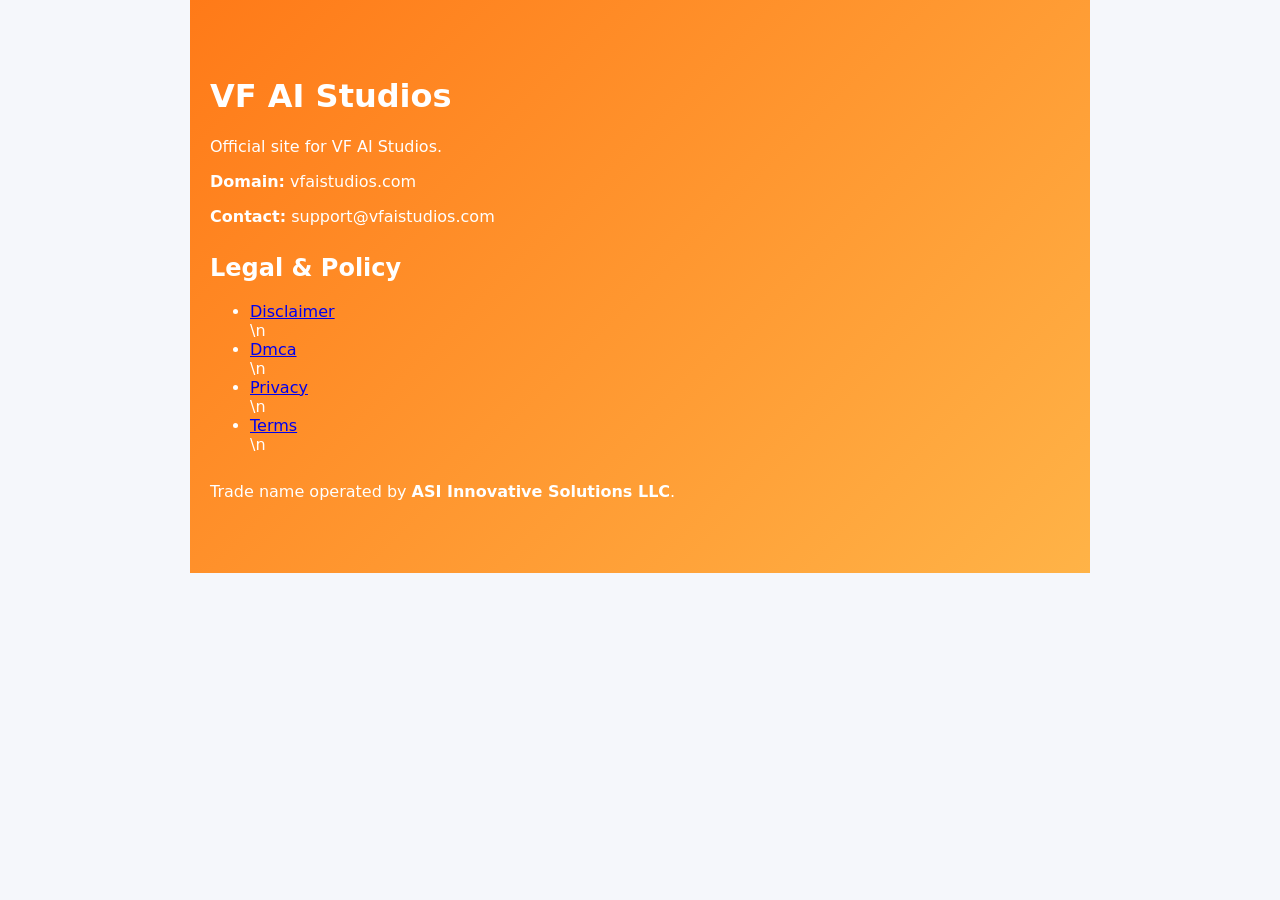
==== index.html @ 25b28286 "chore: publish B12 site with legal pages" ====
<!doctype html>
<html lang="en">
<head>
  <meta charset="utf-8" />
  <meta name="viewport" content="width=device-width, initial-scale=1" />
  <title>VF AI Studios</title>
  <meta name="description" content="VF AI Studios official website." />
  <link rel="stylesheet" href="styles.css" />
</head>
<body>
  <main class="hero" style="max-width:900px;margin:0 auto;padding:56px 20px;">
    <h1>VF AI Studios</h1>
    <p class="lead">Official site for VF AI Studios.</p>
    <p><strong>Domain:</strong> vfaistudios.com</p>
    <p><strong>Contact:</strong> support@vfaistudios.com</p>
    <section style="margin-top:28px;">
      <h2>Legal & Policy</h2>
      <ul>
        <li><a href="disclaimer.html">Disclaimer</a></li>\n        <li><a href="dmca.html">Dmca</a></li>\n        <li><a href="privacy.html">Privacy</a></li>\n        <li><a href="terms.html">Terms</a></li>\n      </ul>
    </section>
    <section style="margin-top:28px;">
      <p>Trade name operated by <strong>ASI Innovative Solutions LLC</strong>.</p>
    </section>
  </main>
</body>
</html>
---- styles.css ----
:root {
  --bg: #f5f7fb;
  --dark: #0f172a;
  --accent: #ff7a18;
  --accent-2: #ffb347;
  --muted: #5c647a;
  --card: #ffffff;
}
* {
  box-sizing: border-box;
}
body {
  margin: 0;
  font-family: "Inter", "Segoe UI", system-ui, -apple-system, sans-serif;
  background: var(--bg);
  color: var(--dark);
}
.container {
  width: min(1100px, 92vw);
  margin: 0 auto;
}
.hero {
  background: linear-gradient(135deg, var(--accent) 0%, var(--accent-2) 100%);
  color: white;
  padding: 4rem 0 3rem;
}
.hero__inner {
  display: grid;
  grid-template-columns: repeat(auto-fit, minmax(260px, 1fr));
  gap: 2rem;
  align-items: center;
}
.hero__card {
  background: rgba(255, 255, 255, 0.12);
  border-radius: 1rem;
  padding: 1.5rem;
  backdrop-filter: blur(6px);
}
.hero__card ul {
  list-style: none;
  padding: 0;
  margin: 0;
}
.hero__card li + li {
  margin-top: 0.75rem;
}
.eyebrow {
  text-transform: uppercase;
  letter-spacing: 0.12em;
  font-size: 0.75rem;
  margin: 0 0 0.5rem;
  opacity: 0.85;
}
.lede {
  font-size: 1.2rem;
  line-height: 1.6;
  max-width: 48ch;
}
.cta-row {
  display: flex;
  gap: 0.75rem;
  flex-wrap: wrap;
  margin-top: 1.5rem;
}
.btn {
  display: inline-flex;
  align-items: center;
  justify-content: center;
  padding: 0.85rem 1.5rem;
  border-radius: 999px;
  font-weight: 600;
  background: white;
  color: var(--dark);
  text-decoration: none;
  border: 2px solid transparent;
}
.btn--ghost {
  background: transparent;
  color: white;
  border-color: rgba(255, 255, 255, 0.6);
}
.section {
  padding: 3.5rem 0;
}
.section--alt {
  background: white;
}
.cards {
  display: grid;
  grid-template-columns: repeat(auto-fit, minmax(220px, 1fr));
  gap: 1.5rem;
}
.cards article {
  background: white;
  border-radius: 1rem;
  padding: 1.5rem;
  box-shadow: 0 20px 40px rgb(15 23 42 / 0.08);
}
.cards ul {
  padding-left: 1.2rem;
}
.split {
  display: grid;
  gap: 2rem;
  grid-template-columns: repeat(auto-fit, minmax(280px, 1fr));
  align-items: start;
}
.panel {
  background: var(--card);
  border-radius: 1rem;
  padding: 1.5rem;
  box-shadow: 0 16px 30px rgb(15 23 42 / 0.08);
}
.panel ul {
  padding-left: 1.2rem;
}
.muted {
  color: var(--muted);
  font-size: 0.9rem;
}
.footer {
  background: var(--dark);
  color: white;
  padding: 2.5rem 0;
}
.footer__inner {
  display: flex;
  flex-wrap: wrap;
  justify-content: space-between;
  gap: 1rem;
  align-items: center;
}
.footer__nav {
  display: flex;
  gap: 1rem;
}
.footer__nav a {
  color: white;
  text-decoration: none;
  font-weight: 600;
}
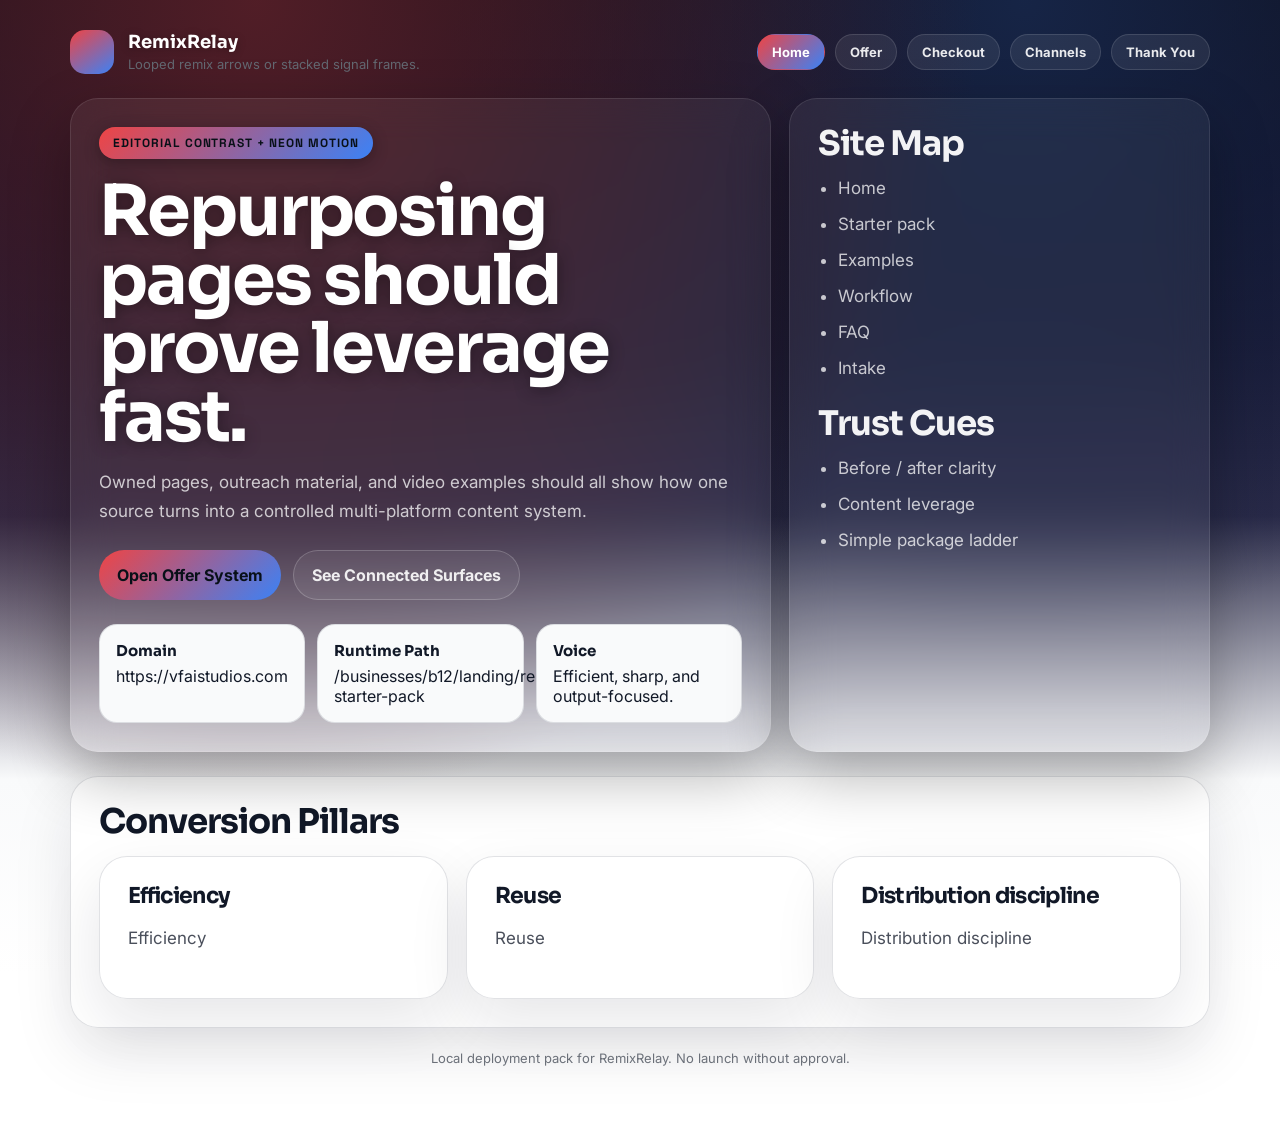
==== commit 529e2886: "Deploy vfaistudios.com — ASI Network site update" ====
--- a/index.html
+++ b/index.html
@@ -1,26 +1,103 @@
 <!doctype html>
-<html lang="en">
+<html>
 <head>
   <meta charset="utf-8" />
   <meta name="viewport" content="width=device-width, initial-scale=1" />
-  <title>VF AI Studios</title>
-  <meta name="description" content="VF AI Studios official website." />
-  <link rel="stylesheet" href="styles.css" />
+  <title>RemixRelay | Home</title>
+  <link rel="preconnect" href="https://fonts.googleapis.com" /><link rel="preconnect" href="https://fonts.gstatic.com" crossorigin /><link href="https://fonts.googleapis.com/css2?family=Sora:wght@400;500;600;700;800&family=Inter:wght@400;500;600;700;800&family=Space+Grotesk:wght@400;500;600;700;800&display=swap" rel="stylesheet" />
+  <link rel="stylesheet" href="./styles.css" />
 </head>
 <body>
-  <main class="hero" style="max-width:900px;margin:0 auto;padding:56px 20px;">
-    <h1>VF AI Studios</h1>
-    <p class="lead">Official site for VF AI Studios.</p>
-    <p><strong>Domain:</strong> vfaistudios.com</p>
-    <p><strong>Contact:</strong> support@vfaistudios.com</p>
-    <section style="margin-top:28px;">
-      <h2>Legal & Policy</h2>
-      <ul>
-        <li><a href="disclaimer.html">Disclaimer</a></li>\n        <li><a href="dmca.html">Dmca</a></li>\n        <li><a href="privacy.html">Privacy</a></li>\n        <li><a href="terms.html">Terms</a></li>\n      </ul>
+  <main class="page">
+    <header class="header">
+      <a class="brand" href="./index.html">
+        <span class="brand-mark"></span>
+        <span class="brand-copy">
+          <strong>RemixRelay</strong>
+          <span>Looped remix arrows or stacked signal frames.</span>
+        </span>
+      </a>
+      <nav class="nav">
+        <a class='button primary' href='index.html'>Home</a>
+        <a class='button ghost' href='offer.html'>Offer</a>
+        <a class='button ghost' href='checkout.html'>Checkout</a>
+        <a class='button ghost' href='channels.html'>Channels</a>
+        <a class='button ghost' href='thank-you.html'>Thank You</a>
+      </nav>
+    </header>
+    
+    <section class="hero">
+      <article class="hero-card">
+        <div class="eyebrow">Editorial Contrast + Neon Motion</div>
+        <h1>Repurposing pages should prove leverage fast.</h1>
+        <p>Owned pages, outreach material, and video examples should all show how one source turns into a controlled multi-platform content system.</p>
+        <div class="actions">
+          <a class="button primary" href="./offer.html">Open Offer System</a>
+          <a class="button ghost" href="./channels.html">See Connected Surfaces</a>
+        </div>
+        <div class="meta">
+          <div class="meta-card">
+            <strong>Domain</strong>
+            <span>https://vfaistudios.com</span>
+          </div>
+          <div class="meta-card">
+            <strong>Runtime Path</strong>
+            <span>/businesses/b12/landing/remixrelay-starter-pack</span>
+          </div>
+          
+          <div class="meta-card">
+            <strong>Voice</strong>
+            <span>Efficient, sharp, and output-focused.</span>
+          </div>
+        </div>
+      </article>
+      <aside class="hero-card">
+        <h2>Site Map</h2>
+        <ul><li>Home</li><li>Starter pack</li><li>Examples</li><li>Workflow</li><li>FAQ</li><li>Intake</li></ul>
+        <h2 style="margin-top:24px;">Trust Cues</h2>
+        <ul><li>Before / after clarity</li><li>Content leverage</li><li>Simple package ladder</li></ul>
+      </aside>
     </section>
-    <section style="margin-top:28px;">
-      <p>Trade name operated by <strong>ASI Innovative Solutions LLC</strong>.</p>
+    <section class="panel" style="margin-top:24px;">
+      <h2>Conversion Pillars</h2>
+      <div class="grid-three" style="margin-top:18px;">
+        <article class='offer-card'><h3>Efficiency</h3><p>Efficiency</p></article><article class='offer-card'><h3>Reuse</h3><p>Reuse</p></article><article class='offer-card'><h3>Distribution discipline</h3><p>Distribution discipline</p></article>
+      </div>
     </section>
+    
+    <div class="footer-note">Local deployment pack for RemixRelay. No launch without approval.</div>
   </main>
+
+  <!-- ASI Analytics (lightweight, privacy-friendly) -->
+  <script>
+  (function(){
+    var bid = document.body.getAttribute('data-business-id') || 'unknown';
+    var page = location.pathname.split('/').pop() || 'index.html';
+    var key = 'asi_pv_' + bid;
+    try {
+      var data = JSON.parse(localStorage.getItem(key) || '{}');
+      data[page] = (data[page] || 0) + 1;
+      data._total = (data._total || 0) + 1;
+      data._last = new Date().toISOString();
+      data._ref = document.referrer || 'direct';
+      localStorage.setItem(key, JSON.stringify(data));
+    } catch(e) {}
+    // Beacon to analytics endpoint if configured
+    if (window.ASI_ANALYTICS_URL) {
+      var payload = JSON.stringify({
+        business_id: bid,
+        page: page,
+        referrer: document.referrer || 'direct',
+        timestamp: new Date().toISOString(),
+        ua: navigator.userAgent
+      });
+      try {
+        navigator.sendBeacon(window.ASI_ANALYTICS_URL, payload);
+      } catch(e) {
+        // Silent fail — analytics should never break the site
+      }
+    }
+  })();
+  </script>
 </body>
-</html>
+</html>
--- a/styles.css
+++ b/styles.css
@@ -1,141 +1,92 @@
+
 :root {
-  --bg: #f5f7fb;
-  --dark: #0f172a;
-  --accent: #ff7a18;
-  --accent-2: #ffb347;
-  --muted: #5c647a;
-  --card: #ffffff;
+  --primary: #EF4444;
+  --secondary: #3B82F6;
+  --accent: #FACC15;
+  --ink: #111827;
+  --surface: #F9FAFB;
+  --line: rgba(15, 23, 42, 0.12);
+  --display: 'Sora', 'Avenir Next', 'Segoe UI', sans-serif;
+  --body: 'Inter', 'Avenir Next', 'Segoe UI', sans-serif;
+  --accent-font: 'Space Grotesk', 'Avenir Next', 'Segoe UI', sans-serif;
 }
-* {
-  box-sizing: border-box;
-}
+* { box-sizing: border-box; }
 body {
   margin: 0;
-  font-family: "Inter", "Segoe UI", system-ui, -apple-system, sans-serif;
-  background: var(--bg);
-  color: var(--dark);
+  font-family: var(--body);
+  color: var(--ink);
+  background: #0d0d1a;
+  background-image:
+    radial-gradient(ellipse at 20% 0%, color-mix(in srgb, var(--primary) 30%, #0d0d1a), transparent 50%),
+    radial-gradient(ellipse at 80% 0%, color-mix(in srgb, var(--secondary) 20%, #0d0d1a), transparent 40%),
+    linear-gradient(180deg, #0d0d1a 0%, #111128 15%, #1a1a35 30%, #2a2a48 45%, var(--surface) 68%, #ffffff 85%);
 }
-.container {
-  width: min(1100px, 92vw);
-  margin: 0 auto;
+a { color: inherit; }
+.page { max-width: 1180px; margin: 0 auto; padding: 24px 20px 80px; }
+.header { display: flex; flex-wrap: wrap; align-items: center; justify-content: space-between; gap: 12px; padding: 6px 0 24px; }
+.brand { display: flex; align-items: center; gap: 14px; text-decoration: none; }
+.brand-mark { width: 44px; height: 44px; border-radius: 15px; background: linear-gradient(145deg, var(--primary), var(--secondary)); }
+.brand-copy strong { display: block; font-family: var(--display); font-size: 18px; line-height: 1; }
+.brand-copy span { display: block; margin-top: 5px; font-size: 13px; color: color-mix(in srgb, var(--ink) 66%, white); }
+.nav { display: flex; flex-wrap: wrap; gap: 10px; }
+.nav a { border: 1px solid var(--line); border-radius: 999px; padding: 9px 14px; text-decoration: none; font-size: 13px; background: rgba(255,255,255,0.84); }
+.hero,
+.grid-two,
+.grid-three,
+.offer-grid { display: grid; gap: 18px; }
+.hero { grid-template-columns: minmax(0, 1.25fr) minmax(280px, 0.75fr); align-items: stretch; }
+.grid-two { grid-template-columns: repeat(2, minmax(0, 1fr)); }
+.grid-three { grid-template-columns: repeat(3, minmax(0, 1fr)); }
+.offer-grid { grid-template-columns: repeat(auto-fit, minmax(240px, 1fr)); }
+.panel,
+.hero-card,
+.offer-card { border: 1px solid var(--line); border-radius: 28px; background: rgba(255,255,255,0.88); box-shadow: 0 24px 60px rgba(15,23,42,0.1); }
+.hero-card,
+.panel,
+.offer-card { padding: 28px; }
+.eyebrow { display: inline-flex; border-radius: 999px; padding: 8px 14px; background: linear-gradient(135deg, var(--primary), var(--secondary)); color: #081018; font-family: var(--accent-font); font-size: 12px; font-weight: 700; letter-spacing: 0.08em; text-transform: uppercase; }
+h1, h2, h3 { margin: 0; font-family: var(--display); line-height: 0.98; letter-spacing: -0.03em; }
+h1 { margin-top: 18px; font-size: clamp(40px, 7vw, 70px); max-width: 11ch; }
+h2 { font-size: clamp(24px, 4vw, 34px); }
+h3 { font-size: 22px; }
+p, li { color: color-mix(in srgb, var(--ink) 76%, white); line-height: 1.7; font-size: 17px; }
+.actions { display: flex; flex-wrap: wrap; gap: 12px; margin-top: 24px; }
+.button { display: inline-flex; align-items: center; justify-content: center; text-decoration: none; border-radius: 999px; padding: 14px 18px; font-weight: 700; }
+.button.primary { background: linear-gradient(135deg, var(--primary), var(--secondary)); color: #081018; }
+.button.ghost { border: 1px solid var(--line); }
+.meta { display: grid; gap: 12px; grid-template-columns: repeat(3, minmax(0, 1fr)); margin-top: 24px; }
+.meta-card { border-radius: 18px; padding: 16px; background: color-mix(in srgb, var(--surface) 92%, white); border: 1px solid var(--line); }
+.meta-card strong { display: block; font-family: var(--display); font-size: 15px; margin-bottom: 6px; }
+.price { display: inline-block; margin: 16px 0 12px; padding: 8px 12px; border-radius: 999px; background: color-mix(in srgb, var(--accent) 18%, white); font-family: var(--accent-font); font-size: 14px; font-weight: 700; letter-spacing: 0.08em; text-transform: uppercase; }
+.micro { font-size: 13px; color: color-mix(in srgb, var(--ink) 64%, white); }
+ul { margin: 14px 0 0; padding-left: 20px; }
+li + li { margin-top: 7px; }
+.footer-note { margin-top: 22px; font-size: 13px; text-align: center; color: color-mix(in srgb, var(--ink) 62%, white); }
+@media (max-width: 960px) {
+  .hero, .grid-two, .grid-three, .meta { grid-template-columns: 1fr; }
+  h1 { max-width: none; }
 }
-.hero {
-  background: linear-gradient(135deg, var(--accent) 0%, var(--accent-2) 100%);
-  color: white;
-  padding: 4rem 0 3rem;
+@media (max-width: 720px) {
+  .page { padding: 18px 16px 72px; }
+  .hero-card, .panel, .offer-card { padding: 22px; border-radius: 24px; }
+  .button { width: 100%; }
 }
-.hero__inner {
-  display: grid;
-  grid-template-columns: repeat(auto-fit, minmax(260px, 1fr));
-  gap: 2rem;
-  align-items: center;
-}
-.hero__card {
-  background: rgba(255, 255, 255, 0.12);
-  border-radius: 1rem;
-  padding: 1.5rem;
-  backdrop-filter: blur(6px);
-}
-.hero__card ul {
-  list-style: none;
-  padding: 0;
-  margin: 0;
-}
-.hero__card li + li {
-  margin-top: 0.75rem;
-}
-.eyebrow {
-  text-transform: uppercase;
-  letter-spacing: 0.12em;
-  font-size: 0.75rem;
-  margin: 0 0 0.5rem;
-  opacity: 0.85;
-}
-.lede {
-  font-size: 1.2rem;
-  line-height: 1.6;
-  max-width: 48ch;
-}
-.cta-row {
-  display: flex;
-  gap: 0.75rem;
-  flex-wrap: wrap;
-  margin-top: 1.5rem;
-}
-.btn {
-  display: inline-flex;
-  align-items: center;
-  justify-content: center;
-  padding: 0.85rem 1.5rem;
-  border-radius: 999px;
-  font-weight: 600;
-  background: white;
-  color: var(--dark);
-  text-decoration: none;
-  border: 2px solid transparent;
-}
-.btn--ghost {
-  background: transparent;
-  color: white;
-  border-color: rgba(255, 255, 255, 0.6);
-}
-.section {
-  padding: 3.5rem 0;
-}
-.section--alt {
-  background: white;
-}
-.cards {
-  display: grid;
-  grid-template-columns: repeat(auto-fit, minmax(220px, 1fr));
-  gap: 1.5rem;
-}
-.cards article {
-  background: white;
-  border-radius: 1rem;
-  padding: 1.5rem;
-  box-shadow: 0 20px 40px rgb(15 23 42 / 0.08);
-}
-.cards ul {
-  padding-left: 1.2rem;
-}
-.split {
-  display: grid;
-  gap: 2rem;
-  grid-template-columns: repeat(auto-fit, minmax(280px, 1fr));
-  align-items: start;
-}
-.panel {
-  background: var(--card);
-  border-radius: 1rem;
-  padding: 1.5rem;
-  box-shadow: 0 16px 30px rgb(15 23 42 / 0.08);
-}
-.panel ul {
-  padding-left: 1.2rem;
-}
-.muted {
-  color: var(--muted);
-  font-size: 0.9rem;
-}
-.footer {
-  background: var(--dark);
-  color: white;
-  padding: 2.5rem 0;
-}
-.footer__inner {
-  display: flex;
-  flex-wrap: wrap;
-  justify-content: space-between;
-  gap: 1rem;
-  align-items: center;
-}
-.footer__nav {
-  display: flex;
-  gap: 1rem;
-}
-.footer__nav a {
-  color: white;
-  text-decoration: none;
-  font-weight: 600;
-}
+
+/* ── Dark hero treatment (particles visible) ── */
+.page { position: relative; z-index: 2; }
+.header { position: relative; z-index: 3; }
+.header .brand-copy strong { color: #fff; text-shadow: 0 1px 8px rgba(0,0,0,0.3); }
+.header .nav a { background: rgba(255,255,255,0.08); color: rgba(255,255,255,0.9); border-color: rgba(255,255,255,0.12); }
+.header .nav a:hover { background: var(--primary); color: #fff; border-color: var(--primary); }
+.header .nav a.button.primary { background: linear-gradient(135deg, var(--primary), var(--secondary)); color: #fff; border-color: transparent; }
+.hero-card { background: rgba(255,255,255,0.06); backdrop-filter: blur(20px); -webkit-backdrop-filter: blur(20px); border-color: rgba(255,255,255,0.1); box-shadow: 0 24px 60px rgba(0,0,0,0.3); }
+.hero-card h1 { color: #fff; text-shadow: 0 2px 16px rgba(0,0,0,0.4); }
+.hero-card h2, .hero-card h3 { color: rgba(255,255,255,0.95); }
+.hero-card p, .hero-card li { color: rgba(255,255,255,0.75) !important; }
+.hero-card .eyebrow { box-shadow: 0 4px 16px rgba(0,0,0,0.3); }
+.hero-card .button.ghost { color: rgba(255,255,255,0.9); border-color: rgba(255,255,255,0.2); background: rgba(255,255,255,0.06); }
+.hero-card .button.ghost:hover { border-color: var(--primary); color: #fff; background: rgba(255,255,255,0.1); }
+.hero-card a { color: rgba(255,255,255,0.85); }
+.hero-card ul { padding-left: 20px; }
+.trust-strip { background: rgba(255,255,255,0.04); border-radius: 16px; margin-left: -8px; margin-right: -8px; padding: 18px 24px; backdrop-filter: blur(8px); -webkit-backdrop-filter: blur(8px); }
+.trust-badge { color: rgba(255,255,255,0.85); }
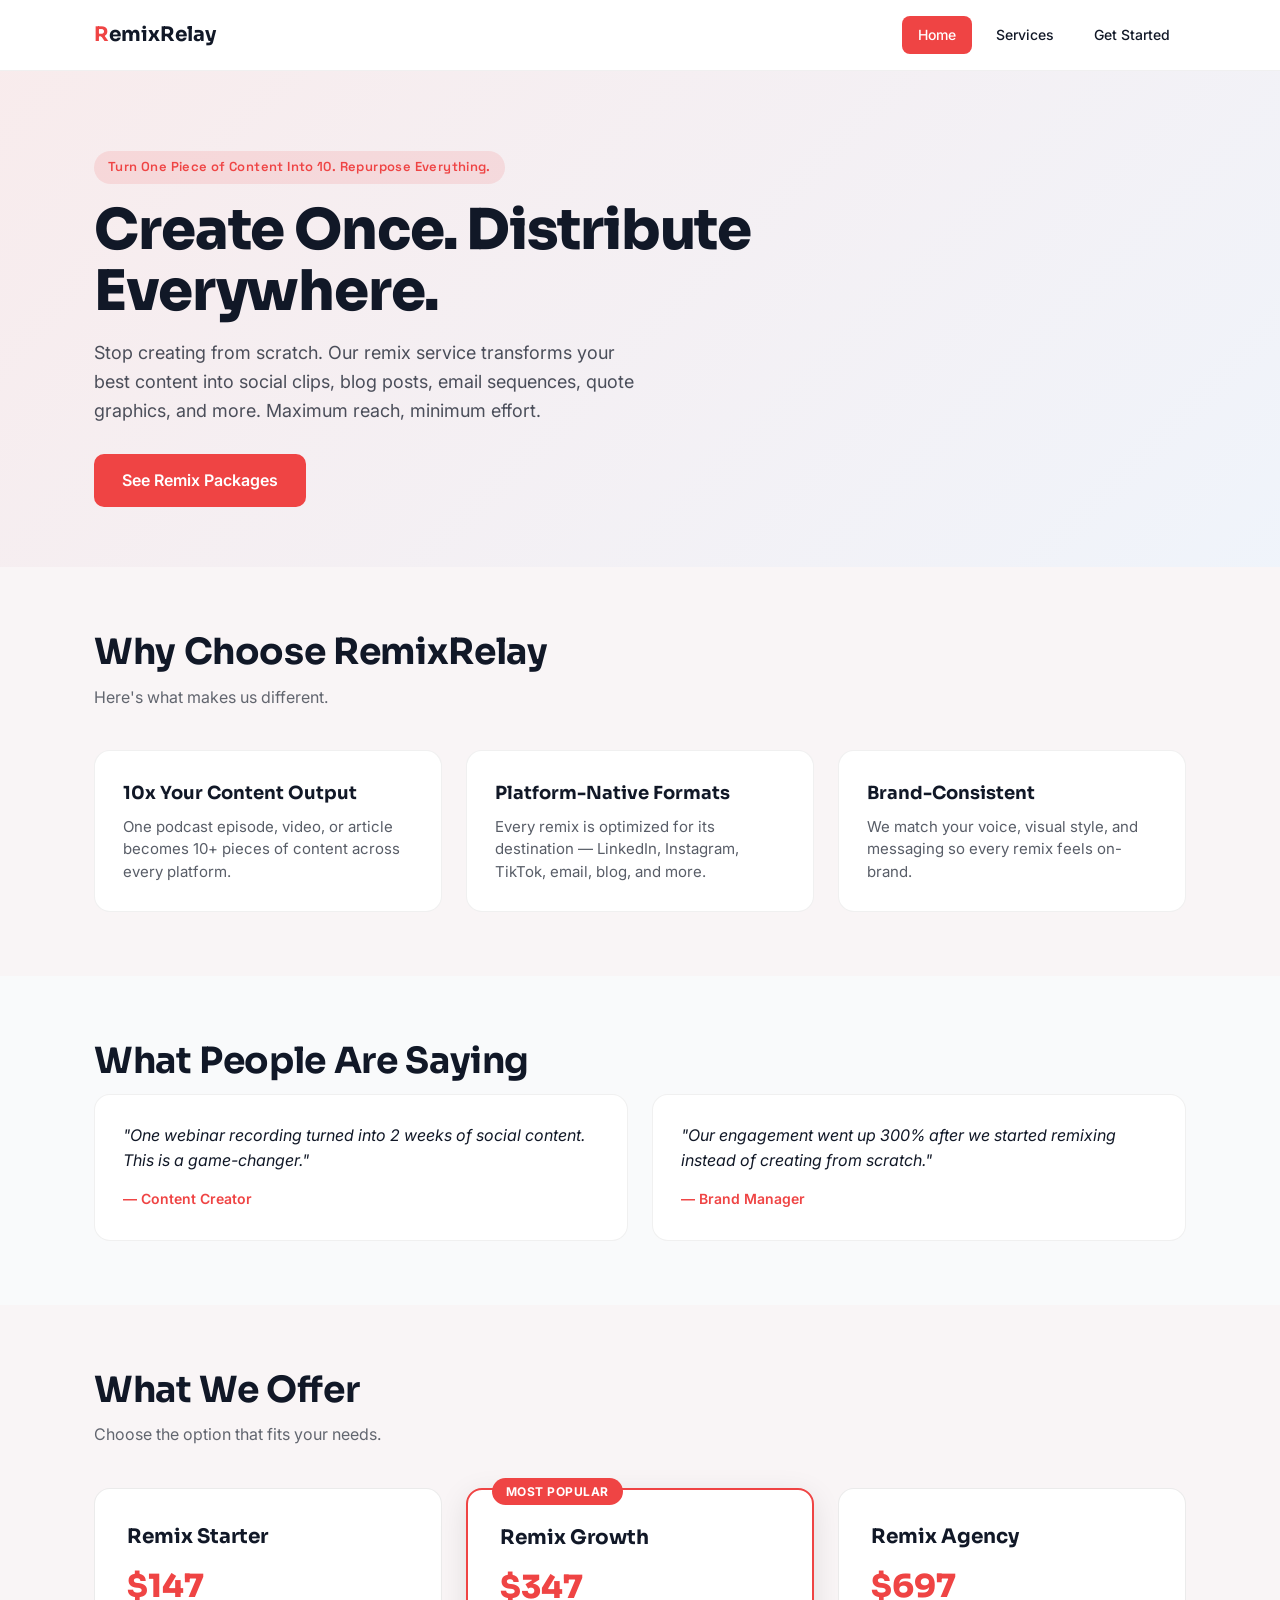
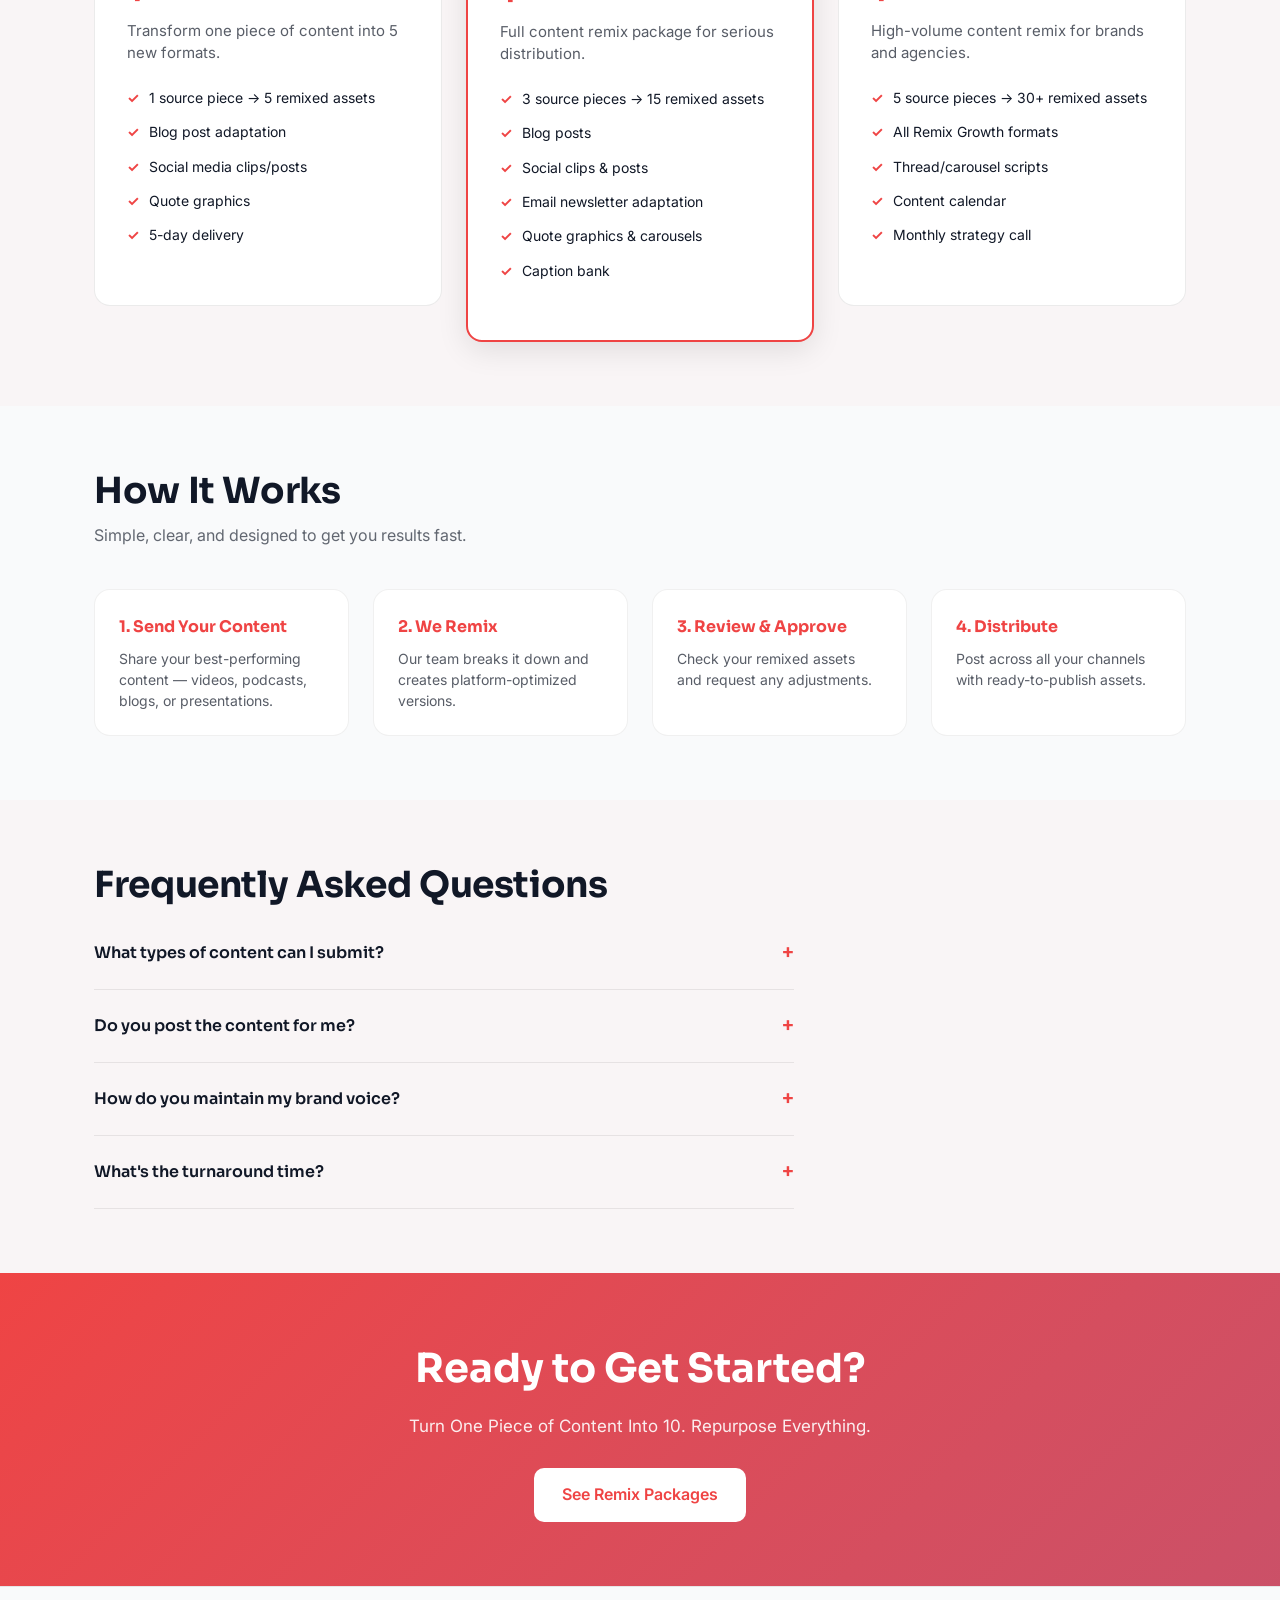
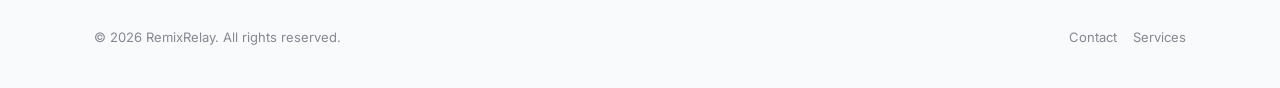
==== commit c3c40a60: "Deploy vfaistudios.com — ASI Network site update" ====
--- a/index.html
+++ b/index.html
@@ -1,102 +1,196 @@
-<!doctype html>
-<html>
+<!DOCTYPE html>
+<html lang="en">
 <head>
-  <meta charset="utf-8" />
-  <meta name="viewport" content="width=device-width, initial-scale=1" />
-  <title>RemixRelay | Home</title>
-  <link rel="preconnect" href="https://fonts.googleapis.com" /><link rel="preconnect" href="https://fonts.gstatic.com" crossorigin /><link href="https://fonts.googleapis.com/css2?family=Sora:wght@400;500;600;700;800&family=Inter:wght@400;500;600;700;800&family=Space+Grotesk:wght@400;500;600;700;800&display=swap" rel="stylesheet" />
-  <link rel="stylesheet" href="./styles.css" />
+  <meta charset="utf-8">
+  <meta name="viewport" content="width=device-width, initial-scale=1">
+  <title>Home | RemixRelay</title>
+  <meta name="description" content="Content repurposing and remix services that transform your existing content into multiple formats. One video becomes blog posts, social clips, email sequences, and more.">
+  <meta property="og:title" content="Home | RemixRelay">
+  <meta property="og:description" content="Content repurposing and remix services that transform your existing content into multiple formats. One video becomes blog posts, social clips, email sequences, and more.">
+  <meta property="og:type" content="website">
+  <meta property="og:url" content="https://vfaistudios.com/">
+  <meta name="twitter:card" content="summary">
+  <meta name="twitter:title" content="Home | RemixRelay">
+  <meta name="twitter:description" content="Content repurposing and remix services that transform your existing content into multiple formats. One video becomes blog posts, social clips, email sequences, and more.">
+  <link rel="preconnect" href="https://fonts.googleapis.com">
+  <link rel="preconnect" href="https://fonts.gstatic.com" crossorigin>
+  <link href="https://fonts.googleapis.com/css2?family=Sora:wght@400;500;600;700;800&family=Inter:wght@400;500;600;700;800&family=Space+Grotesk:wght@400;500;600;700;800&display=swap" rel="stylesheet">
+  <link rel="stylesheet" href="./styles.css">
 </head>
-<body>
-  <main class="page">
-    <header class="header">
-      <a class="brand" href="./index.html">
-        <span class="brand-mark"></span>
-        <span class="brand-copy">
-          <strong>RemixRelay</strong>
-          <span>Looped remix arrows or stacked signal frames.</span>
-        </span>
-      </a>
-      <nav class="nav">
-        <a class='button primary' href='index.html'>Home</a>
-        <a class='button ghost' href='offer.html'>Offer</a>
-        <a class='button ghost' href='checkout.html'>Checkout</a>
-        <a class='button ghost' href='channels.html'>Channels</a>
-        <a class='button ghost' href='thank-you.html'>Thank You</a>
+<body data-business-id="b12">
+  <header class="site-header">
+    <div class="container">
+      <a href="./index.html" class="logo"><span>R</span>emixRelay</a>
+      <nav class="nav-links">
+    <a href="./index.html" class="active">Home</a>
+    <a href="./offer.html">Services</a>
+    <a href="./checkout.html">Get Started</a>
       </nav>
-    </header>
-    
-    <section class="hero">
-      <article class="hero-card">
-        <div class="eyebrow">Editorial Contrast + Neon Motion</div>
-        <h1>Repurposing pages should prove leverage fast.</h1>
-        <p>Owned pages, outreach material, and video examples should all show how one source turns into a controlled multi-platform content system.</p>
-        <div class="actions">
-          <a class="button primary" href="./offer.html">Open Offer System</a>
-          <a class="button ghost" href="./channels.html">See Connected Surfaces</a>
+    </div>
+  </header>
+  <section class="hero-section">
+    <div class="container">
+      <div class="hero-content">
+        <div class="hero-badge">Turn One Piece of Content Into 10. Repurpose Everything.</div>
+        <h1>Create Once. Distribute Everywhere.</h1>
+        <p>Stop creating from scratch. Our remix service transforms your best content into social clips, blog posts, email sequences, quote graphics, and more. Maximum reach, minimum effort.</p>
+        <div class="btn-group">
+          <a href="./offer.html" class="btn btn-primary">See Remix Packages</a>
         </div>
-        <div class="meta">
-          <div class="meta-card">
-            <strong>Domain</strong>
-            <span>https://vfaistudios.com</span>
-          </div>
-          <div class="meta-card">
-            <strong>Runtime Path</strong>
-            <span>/businesses/b12/landing/remixrelay-starter-pack</span>
-          </div>
-          
-          <div class="meta-card">
-            <strong>Voice</strong>
-            <span>Efficient, sharp, and output-focused.</span>
-          </div>
+      </div>
+    </div>
+  </section>
+  <section class="section section-alt">
+    <div class="container">
+      <h2 class="section-title">Why Choose RemixRelay</h2>
+      <p class="section-subtitle">Here's what makes us different.</p>
+      <div class="features-grid">
+        <div class="feature-card">
+          <h3>10x Your Content Output</h3>
+          <p>One podcast episode, video, or article becomes 10+ pieces of content across every platform.</p>
         </div>
-      </article>
-      <aside class="hero-card">
-        <h2>Site Map</h2>
-        <ul><li>Home</li><li>Starter pack</li><li>Examples</li><li>Workflow</li><li>FAQ</li><li>Intake</li></ul>
-        <h2 style="margin-top:24px;">Trust Cues</h2>
-        <ul><li>Before / after clarity</li><li>Content leverage</li><li>Simple package ladder</li></ul>
-      </aside>
-    </section>
-    <section class="panel" style="margin-top:24px;">
-      <h2>Conversion Pillars</h2>
-      <div class="grid-three" style="margin-top:18px;">
-        <article class='offer-card'><h3>Efficiency</h3><p>Efficiency</p></article><article class='offer-card'><h3>Reuse</h3><p>Reuse</p></article><article class='offer-card'><h3>Distribution discipline</h3><p>Distribution discipline</p></article>
+        <div class="feature-card">
+          <h3>Platform-Native Formats</h3>
+          <p>Every remix is optimized for its destination — LinkedIn, Instagram, TikTok, email, blog, and more.</p>
+        </div>
+        <div class="feature-card">
+          <h3>Brand-Consistent</h3>
+          <p>We match your voice, visual style, and messaging so every remix feels on-brand.</p>
+        </div>
       </div>
-    </section>
-    
-    <div class="footer-note">Local deployment pack for RemixRelay. No launch without approval.</div>
-  </main>
-
-  <!-- ASI Analytics (lightweight, privacy-friendly) -->
+    </div>
+  </section>
+  <section class="section">
+    <div class="container">
+      <h2 class="section-title">What People Are Saying</h2>
+      <div class="proof-grid">
+        <div class="proof-card">
+          <blockquote>"One webinar recording turned into 2 weeks of social content. This is a game-changer."</blockquote>
+          <cite>— Content Creator</cite>
+        </div>
+        <div class="proof-card">
+          <blockquote>"Our engagement went up 300% after we started remixing instead of creating from scratch."</blockquote>
+          <cite>— Brand Manager</cite>
+        </div>
+      </div>
+    </div>
+  </section>
+  <section class="section  section-alt">
+    <div class="container">
+      <h2 class="section-title">What We Offer</h2>
+      <p class="section-subtitle">Choose the option that fits your needs.</p>
+      <div class="offers-grid">
+        <div class="offer-card">
+          <h3>Remix Starter</h3>
+          <div class="offer-price">$147</div>
+          <p>Transform one piece of content into 5 new formats.</p>
+          <ul>
+          <li>1 source piece → 5 remixed assets</li>
+          <li>Blog post adaptation</li>
+          <li>Social media clips/posts</li>
+          <li>Quote graphics</li>
+          <li>5-day delivery</li>
+          </ul>
+        </div>
+        <div class="offer-card featured">
+          <h3>Remix Growth</h3>
+          <div class="offer-price">$347</div>
+          <p>Full content remix package for serious distribution.</p>
+          <ul>
+          <li>3 source pieces → 15 remixed assets</li>
+          <li>Blog posts</li>
+          <li>Social clips &amp; posts</li>
+          <li>Email newsletter adaptation</li>
+          <li>Quote graphics &amp; carousels</li>
+          <li>Caption bank</li>
+          </ul>
+        </div>
+        <div class="offer-card">
+          <h3>Remix Agency</h3>
+          <div class="offer-price">$697</div>
+          <p>High-volume content remix for brands and agencies.</p>
+          <ul>
+          <li>5 source pieces → 30+ remixed assets</li>
+          <li>All Remix Growth formats</li>
+          <li>Thread/carousel scripts</li>
+          <li>Content calendar</li>
+          <li>Monthly strategy call</li>
+          </ul>
+        </div>
+      </div>
+    </div>
+  </section>
+  <section class="section">
+    <div class="container">
+      <h2 class="section-title">How It Works</h2>
+      <p class="section-subtitle">Simple, clear, and designed to get you results fast.</p>
+      <div class="process-grid">
+        <div class="process-step">
+          <h3>1. Send Your Content</h3>
+          <p>Share your best-performing content — videos, podcasts, blogs, or presentations.</p>
+        </div>
+        <div class="process-step">
+          <h3>2. We Remix</h3>
+          <p>Our team breaks it down and creates platform-optimized versions.</p>
+        </div>
+        <div class="process-step">
+          <h3>3. Review &amp; Approve</h3>
+          <p>Check your remixed assets and request any adjustments.</p>
+        </div>
+        <div class="process-step">
+          <h3>4. Distribute</h3>
+          <p>Post across all your channels with ready-to-publish assets.</p>
+        </div>
+      </div>
+    </div>
+  </section>
+  <section class="section section-alt">
+    <div class="container">
+      <h2 class="section-title">Frequently Asked Questions</h2>
+      <div class="faq-list">
+        <details class="faq-item">
+          <summary>What types of content can I submit?</summary>
+          <p>Videos, podcasts, blog posts, presentations, webinars, interviews — any content that has valuable ideas worth redistributing.</p>
+        </details>
+        <details class="faq-item">
+          <summary>Do you post the content for me?</summary>
+          <p>We deliver ready-to-publish assets with captions and scheduling recommendations. We don&#x27;t manage your accounts directly.</p>
+        </details>
+        <details class="faq-item">
+          <summary>How do you maintain my brand voice?</summary>
+          <p>We start with a brand voice brief and match your existing style. First delivery includes a voice alignment check.</p>
+        </details>
+        <details class="faq-item">
+          <summary>What&#x27;s the turnaround time?</summary>
+          <p>Starter: 5 business days. Growth: 7 business days. Agency: 10 business days.</p>
+        </details>
+      </div>
+    </div>
+  </section>
+  <section class="cta-section">
+    <div class="container">
+      <h2>Ready to Get Started?</h2>
+      <p>Turn One Piece of Content Into 10. Repurpose Everything.</p>
+      <a href="./offer.html" class="btn btn-primary">See Remix Packages</a>
+    </div>
+  </section>
+  <footer class="site-footer">
+    <div class="container">
+      <div class="footer-content">
+        <p>&copy; 2026 RemixRelay. All rights reserved.</p>
+        <div class="footer-links">
+          <a href="mailto:support@vfaistudios.com">Contact</a>
+          <a href="./offer.html">Services</a>
+        </div>
+      </div>
+    </div>
+  </footer>
   <script>
   (function(){
-    var bid = document.body.getAttribute('data-business-id') || 'unknown';
-    var page = location.pathname.split('/').pop() || 'index.html';
-    var key = 'asi_pv_' + bid;
-    try {
-      var data = JSON.parse(localStorage.getItem(key) || '{}');
-      data[page] = (data[page] || 0) + 1;
-      data._total = (data._total || 0) + 1;
-      data._last = new Date().toISOString();
-      data._ref = document.referrer || 'direct';
-      localStorage.setItem(key, JSON.stringify(data));
-    } catch(e) {}
-    // Beacon to analytics endpoint if configured
-    if (window.ASI_ANALYTICS_URL) {
-      var payload = JSON.stringify({
-        business_id: bid,
-        page: page,
-        referrer: document.referrer || 'direct',
-        timestamp: new Date().toISOString(),
-        ua: navigator.userAgent
-      });
-      try {
-        navigator.sendBeacon(window.ASI_ANALYTICS_URL, payload);
-      } catch(e) {
-        // Silent fail — analytics should never break the site
-      }
-    }
+    var bid='b12',page=location.pathname.split('/').pop()||'index.html';
+    var key='asi_pv_'+bid;
+    try{var d=JSON.parse(localStorage.getItem(key)||'{}');d[page]=(d[page]||0)+1;d._total=(d._total||0)+1;d._last=new Date().toISOString();d._ref=document.referrer||'direct';localStorage.setItem(key,JSON.stringify(d));}catch(e){}
+    if(window.ASI_ANALYTICS_URL){try{navigator.sendBeacon(window.ASI_ANALYTICS_URL,JSON.stringify({business_id:bid,page:page,referrer:document.referrer||'direct',timestamp:new Date().toISOString(),ua:navigator.userAgent}));}catch(e){}}
   })();
   </script>
 </body>
--- a/styles.css
+++ b/styles.css
@@ -1,92 +1,176 @@
-
 :root {
   --primary: #EF4444;
   --secondary: #3B82F6;
   --accent: #FACC15;
   --ink: #111827;
   --surface: #F9FAFB;
-  --line: rgba(15, 23, 42, 0.12);
-  --display: 'Sora', 'Avenir Next', 'Segoe UI', sans-serif;
-  --body: 'Inter', 'Avenir Next', 'Segoe UI', sans-serif;
-  --accent-font: 'Space Grotesk', 'Avenir Next', 'Segoe UI', sans-serif;
+  --display: 'Sora', system-ui, sans-serif;
+  --body: 'Inter', system-ui, sans-serif;
+  --accent-font: 'Space Grotesk', system-ui, sans-serif;
 }
-* { box-sizing: border-box; }
-body {
-  margin: 0;
-  font-family: var(--body);
-  color: var(--ink);
-  background: #0d0d1a;
-  background-image:
-    radial-gradient(ellipse at 20% 0%, color-mix(in srgb, var(--primary) 30%, #0d0d1a), transparent 50%),
-    radial-gradient(ellipse at 80% 0%, color-mix(in srgb, var(--secondary) 20%, #0d0d1a), transparent 40%),
-    linear-gradient(180deg, #0d0d1a 0%, #111128 15%, #1a1a35 30%, #2a2a48 45%, var(--surface) 68%, #ffffff 85%);
+*{box-sizing:border-box;margin:0;padding:0;}
+body{
+  font-family:var(--body);color:var(--ink);background:var(--surface);
+  line-height:1.6;-webkit-font-smoothing:antialiased;
 }
-a { color: inherit; }
-.page { max-width: 1180px; margin: 0 auto; padding: 24px 20px 80px; }
-.header { display: flex; flex-wrap: wrap; align-items: center; justify-content: space-between; gap: 12px; padding: 6px 0 24px; }
-.brand { display: flex; align-items: center; gap: 14px; text-decoration: none; }
-.brand-mark { width: 44px; height: 44px; border-radius: 15px; background: linear-gradient(145deg, var(--primary), var(--secondary)); }
-.brand-copy strong { display: block; font-family: var(--display); font-size: 18px; line-height: 1; }
-.brand-copy span { display: block; margin-top: 5px; font-size: 13px; color: color-mix(in srgb, var(--ink) 66%, white); }
-.nav { display: flex; flex-wrap: wrap; gap: 10px; }
-.nav a { border: 1px solid var(--line); border-radius: 999px; padding: 9px 14px; text-decoration: none; font-size: 13px; background: rgba(255,255,255,0.84); }
-.hero,
-.grid-two,
-.grid-three,
-.offer-grid { display: grid; gap: 18px; }
-.hero { grid-template-columns: minmax(0, 1.25fr) minmax(280px, 0.75fr); align-items: stretch; }
-.grid-two { grid-template-columns: repeat(2, minmax(0, 1fr)); }
-.grid-three { grid-template-columns: repeat(3, minmax(0, 1fr)); }
-.offer-grid { grid-template-columns: repeat(auto-fit, minmax(240px, 1fr)); }
-.panel,
-.hero-card,
-.offer-card { border: 1px solid var(--line); border-radius: 28px; background: rgba(255,255,255,0.88); box-shadow: 0 24px 60px rgba(15,23,42,0.1); }
-.hero-card,
-.panel,
-.offer-card { padding: 28px; }
-.eyebrow { display: inline-flex; border-radius: 999px; padding: 8px 14px; background: linear-gradient(135deg, var(--primary), var(--secondary)); color: #081018; font-family: var(--accent-font); font-size: 12px; font-weight: 700; letter-spacing: 0.08em; text-transform: uppercase; }
-h1, h2, h3 { margin: 0; font-family: var(--display); line-height: 0.98; letter-spacing: -0.03em; }
-h1 { margin-top: 18px; font-size: clamp(40px, 7vw, 70px); max-width: 11ch; }
-h2 { font-size: clamp(24px, 4vw, 34px); }
-h3 { font-size: 22px; }
-p, li { color: color-mix(in srgb, var(--ink) 76%, white); line-height: 1.7; font-size: 17px; }
-.actions { display: flex; flex-wrap: wrap; gap: 12px; margin-top: 24px; }
-.button { display: inline-flex; align-items: center; justify-content: center; text-decoration: none; border-radius: 999px; padding: 14px 18px; font-weight: 700; }
-.button.primary { background: linear-gradient(135deg, var(--primary), var(--secondary)); color: #081018; }
-.button.ghost { border: 1px solid var(--line); }
-.meta { display: grid; gap: 12px; grid-template-columns: repeat(3, minmax(0, 1fr)); margin-top: 24px; }
-.meta-card { border-radius: 18px; padding: 16px; background: color-mix(in srgb, var(--surface) 92%, white); border: 1px solid var(--line); }
-.meta-card strong { display: block; font-family: var(--display); font-size: 15px; margin-bottom: 6px; }
-.price { display: inline-block; margin: 16px 0 12px; padding: 8px 12px; border-radius: 999px; background: color-mix(in srgb, var(--accent) 18%, white); font-family: var(--accent-font); font-size: 14px; font-weight: 700; letter-spacing: 0.08em; text-transform: uppercase; }
-.micro { font-size: 13px; color: color-mix(in srgb, var(--ink) 64%, white); }
-ul { margin: 14px 0 0; padding-left: 20px; }
-li + li { margin-top: 7px; }
-.footer-note { margin-top: 22px; font-size: 13px; text-align: center; color: color-mix(in srgb, var(--ink) 62%, white); }
-@media (max-width: 960px) {
-  .hero, .grid-two, .grid-three, .meta { grid-template-columns: 1fr; }
-  h1 { max-width: none; }
+a{color:var(--primary);text-decoration:none;}
+a:hover{text-decoration:underline;}
+img{max-width:100%;height:auto;}
+
+/* Layout */
+.container{max-width:1140px;margin:0 auto;padding:0 24px;}
+
+/* Header */
+.site-header{
+  padding:16px 0;border-bottom:1px solid rgba(0,0,0,0.06);
+  background:rgba(255,255,255,0.95);backdrop-filter:blur(10px);
+  position:sticky;top:0;z-index:100;
 }
-@media (max-width: 720px) {
-  .page { padding: 18px 16px 72px; }
-  .hero-card, .panel, .offer-card { padding: 22px; border-radius: 24px; }
-  .button { width: 100%; }
+.site-header .container{display:flex;align-items:center;justify-content:space-between;gap:16px;flex-wrap:wrap;}
+.logo{font-family:var(--display);font-size:20px;font-weight:700;color:var(--ink);text-decoration:none;}
+.logo:hover{text-decoration:none;}
+.logo span{color:var(--primary);}
+.nav-links{display:flex;gap:8px;align-items:center;flex-wrap:wrap;}
+.nav-links a{
+  padding:8px 16px;border-radius:8px;font-size:14px;font-weight:500;
+  color:var(--ink);text-decoration:none;transition:all .2s;
 }
+.nav-links a:hover{background:rgba(0,0,0,0.04);text-decoration:none;}
+.nav-links a.active{background:var(--primary);color:#fff;}
 
-/* ── Dark hero treatment (particles visible) ── */
-.page { position: relative; z-index: 2; }
-.header { position: relative; z-index: 3; }
-.header .brand-copy strong { color: #fff; text-shadow: 0 1px 8px rgba(0,0,0,0.3); }
-.header .nav a { background: rgba(255,255,255,0.08); color: rgba(255,255,255,0.9); border-color: rgba(255,255,255,0.12); }
-.header .nav a:hover { background: var(--primary); color: #fff; border-color: var(--primary); }
-.header .nav a.button.primary { background: linear-gradient(135deg, var(--primary), var(--secondary)); color: #fff; border-color: transparent; }
-.hero-card { background: rgba(255,255,255,0.06); backdrop-filter: blur(20px); -webkit-backdrop-filter: blur(20px); border-color: rgba(255,255,255,0.1); box-shadow: 0 24px 60px rgba(0,0,0,0.3); }
-.hero-card h1 { color: #fff; text-shadow: 0 2px 16px rgba(0,0,0,0.4); }
-.hero-card h2, .hero-card h3 { color: rgba(255,255,255,0.95); }
-.hero-card p, .hero-card li { color: rgba(255,255,255,0.75) !important; }
-.hero-card .eyebrow { box-shadow: 0 4px 16px rgba(0,0,0,0.3); }
-.hero-card .button.ghost { color: rgba(255,255,255,0.9); border-color: rgba(255,255,255,0.2); background: rgba(255,255,255,0.06); }
-.hero-card .button.ghost:hover { border-color: var(--primary); color: #fff; background: rgba(255,255,255,0.1); }
-.hero-card a { color: rgba(255,255,255,0.85); }
-.hero-card ul { padding-left: 20px; }
-.trust-strip { background: rgba(255,255,255,0.04); border-radius: 16px; margin-left: -8px; margin-right: -8px; padding: 18px 24px; backdrop-filter: blur(8px); -webkit-backdrop-filter: blur(8px); }
-.trust-badge { color: rgba(255,255,255,0.85); }
+/* Hero */
+.hero-section{
+  padding:80px 0 60px;
+  background:linear-gradient(135deg,
+    color-mix(in srgb, var(--primary) 8%, var(--surface)),
+    color-mix(in srgb, var(--secondary) 5%, var(--surface)));
+}
+.hero-content{max-width:680px;}
+.hero-badge{
+  display:inline-block;padding:6px 14px;border-radius:100px;
+  background:color-mix(in srgb, var(--primary) 12%, transparent);
+  color:var(--primary);font-size:13px;font-weight:600;
+  font-family:var(--accent-font);letter-spacing:0.03em;margin-bottom:16px;
+}
+.hero-content h1{
+  font-family:var(--display);font-size:clamp(32px,5vw,56px);
+  font-weight:800;line-height:1.08;letter-spacing:-0.02em;margin-bottom:18px;color:var(--ink);
+}
+.hero-content p{font-size:18px;line-height:1.6;color:color-mix(in srgb,var(--ink) 75%,transparent);max-width:560px;margin-bottom:28px;}
+.btn{
+  display:inline-block;padding:14px 28px;border-radius:10px;
+  font-size:16px;font-weight:600;text-decoration:none;transition:all .2s;cursor:pointer;border:none;
+}
+.btn:hover{text-decoration:none;transform:translateY(-1px);box-shadow:0 4px 16px rgba(0,0,0,0.12);}
+.btn-primary{background:var(--primary);color:#fff;}
+.btn-secondary{background:transparent;color:var(--primary);border:2px solid var(--primary);}
+.btn-group{display:flex;gap:12px;flex-wrap:wrap;}
+
+/* Sections */
+.section{padding:64px 0;}
+.section-alt{background:color-mix(in srgb,var(--primary) 3%,var(--surface));}
+.section-title{
+  font-family:var(--display);font-size:clamp(24px,3.5vw,36px);
+  font-weight:700;line-height:1.15;letter-spacing:-0.01em;margin-bottom:12px;
+}
+.section-subtitle{font-size:16px;color:color-mix(in srgb,var(--ink) 65%,transparent);max-width:560px;margin-bottom:40px;}
+
+/* Feature grid */
+.features-grid{display:grid;grid-template-columns:repeat(auto-fit,minmax(300px,1fr));gap:24px;}
+.feature-card{
+  padding:28px;border-radius:16px;background:#fff;
+  border:1px solid rgba(0,0,0,0.06);transition:box-shadow .2s;
+}
+.feature-card:hover{box-shadow:0 8px 30px rgba(0,0,0,0.08);}
+.feature-card h3{font-family:var(--display);font-size:18px;font-weight:700;margin-bottom:8px;}
+.feature-card p{font-size:15px;color:color-mix(in srgb,var(--ink) 70%,transparent);line-height:1.5;}
+
+/* Offer cards */
+.offers-grid{display:grid;grid-template-columns:repeat(auto-fit,minmax(280px,1fr));gap:24px;align-items:start;}
+.offer-card{
+  padding:32px;border-radius:16px;background:#fff;
+  border:1px solid rgba(0,0,0,0.08);position:relative;
+}
+.offer-card.featured{border:2px solid var(--primary);box-shadow:0 8px 30px rgba(0,0,0,0.1);}
+.offer-card.featured::before{
+  content:'Most Popular';position:absolute;top:-12px;left:24px;
+  padding:4px 14px;border-radius:100px;background:var(--primary);color:#fff;
+  font-size:12px;font-weight:700;letter-spacing:0.04em;text-transform:uppercase;
+}
+.offer-card h3{font-family:var(--display);font-size:20px;font-weight:700;margin-bottom:4px;}
+.offer-price{font-size:32px;font-weight:800;color:var(--primary);font-family:var(--display);margin:8px 0;}
+.offer-card>p{font-size:15px;color:color-mix(in srgb,var(--ink) 70%,transparent);margin-bottom:16px;line-height:1.5;}
+.offer-card ul{list-style:none;margin-bottom:20px;}
+.offer-card ul li{padding:6px 0;font-size:14px;color:var(--ink);position:relative;padding-left:22px;}
+.offer-card ul li::before{content:'✓';position:absolute;left:0;color:var(--primary);font-weight:700;}
+.offer-card .btn{width:100%;text-align:center;}
+
+/* Process */
+.process-grid{display:grid;grid-template-columns:repeat(auto-fit,minmax(220px,1fr));gap:24px;counter-reset:process;}
+.process-step{padding:24px;border-radius:16px;background:#fff;border:1px solid rgba(0,0,0,0.06);}
+.process-step h3{font-family:var(--display);font-size:16px;font-weight:700;margin-bottom:8px;color:var(--primary);}
+.process-step p{font-size:14px;color:color-mix(in srgb,var(--ink) 70%,transparent);line-height:1.5;}
+
+/* FAQ */
+.faq-list{max-width:700px;}
+.faq-item{border-bottom:1px solid rgba(0,0,0,0.08);padding:20px 0;}
+.faq-item summary{
+  font-family:var(--display);font-size:16px;font-weight:600;cursor:pointer;
+  list-style:none;display:flex;justify-content:space-between;align-items:center;
+}
+.faq-item summary::after{content:'+';font-size:20px;color:var(--primary);transition:transform .2s;}
+.faq-item[open] summary::after{content:'−';}
+.faq-item p{margin-top:12px;font-size:15px;color:color-mix(in srgb,var(--ink) 75%,transparent);line-height:1.6;}
+
+/* Proof */
+.proof-grid{display:grid;grid-template-columns:repeat(auto-fit,minmax(300px,1fr));gap:24px;}
+.proof-card{padding:28px;border-radius:16px;background:#fff;border:1px solid rgba(0,0,0,0.06);}
+.proof-card blockquote{font-size:16px;font-style:italic;line-height:1.6;color:var(--ink);margin-bottom:12px;}
+.proof-card cite{font-size:14px;font-weight:600;color:var(--primary);font-style:normal;}
+
+/* CTA Footer */
+.cta-section{
+  padding:64px 0;text-align:center;
+  background:linear-gradient(135deg,var(--primary),color-mix(in srgb,var(--primary) 80%,var(--secondary)));
+  color:#fff;
+}
+.cta-section h2{font-family:var(--display);font-size:clamp(24px,4vw,40px);font-weight:700;margin-bottom:12px;color:#fff;}
+.cta-section p{font-size:17px;opacity:.9;margin-bottom:28px;max-width:500px;margin-left:auto;margin-right:auto;}
+.cta-section .btn-primary{background:#fff;color:var(--primary);}
+
+/* Footer */
+.site-footer{padding:40px 0;border-top:1px solid rgba(0,0,0,0.08);}
+.footer-content{display:flex;justify-content:space-between;align-items:center;flex-wrap:wrap;gap:16px;}
+.footer-content p{font-size:13px;color:color-mix(in srgb,var(--ink) 50%,transparent);}
+.footer-links{display:flex;gap:16px;}
+.footer-links a{font-size:13px;color:color-mix(in srgb,var(--ink) 50%,transparent);}
+.footer-links a:hover{color:var(--primary);}
+
+/* Network grid (B0 only) */
+.network-grid{display:grid;grid-template-columns:repeat(auto-fit,minmax(300px,1fr));gap:20px;}
+.network-card{
+  padding:24px;border-radius:16px;background:#fff;
+  border:1px solid rgba(0,0,0,0.06);transition:all .2s;
+}
+.network-card:hover{box-shadow:0 8px 30px rgba(0,0,0,0.08);transform:translateY(-2px);}
+.network-card h3{font-family:var(--display);font-size:17px;font-weight:700;margin-bottom:4px;}
+.network-card p{font-size:14px;color:color-mix(in srgb,var(--ink) 65%,transparent);margin-bottom:12px;}
+.network-card a{font-size:14px;font-weight:600;}
+
+/* Email capture */
+.email-form{display:flex;gap:10px;flex-wrap:wrap;max-width:460px;}
+.email-form input{
+  flex:1;min-width:200px;padding:12px 16px;border:2px solid rgba(0,0,0,0.1);
+  border-radius:10px;font-size:15px;font-family:var(--body);
+}
+.email-form input:focus{outline:none;border-color:var(--primary);}
+
+/* Responsive */
+@media(max-width:768px){
+  .hero-section{padding:48px 0 40px;}
+  .hero-content h1{font-size:28px;}
+  .features-grid,.offers-grid,.process-grid,.proof-grid,.network-grid{grid-template-columns:1fr;}
+  .nav-links{gap:4px;}
+  .nav-links a{padding:6px 10px;font-size:13px;}
+  .footer-content{flex-direction:column;text-align:center;}
+}
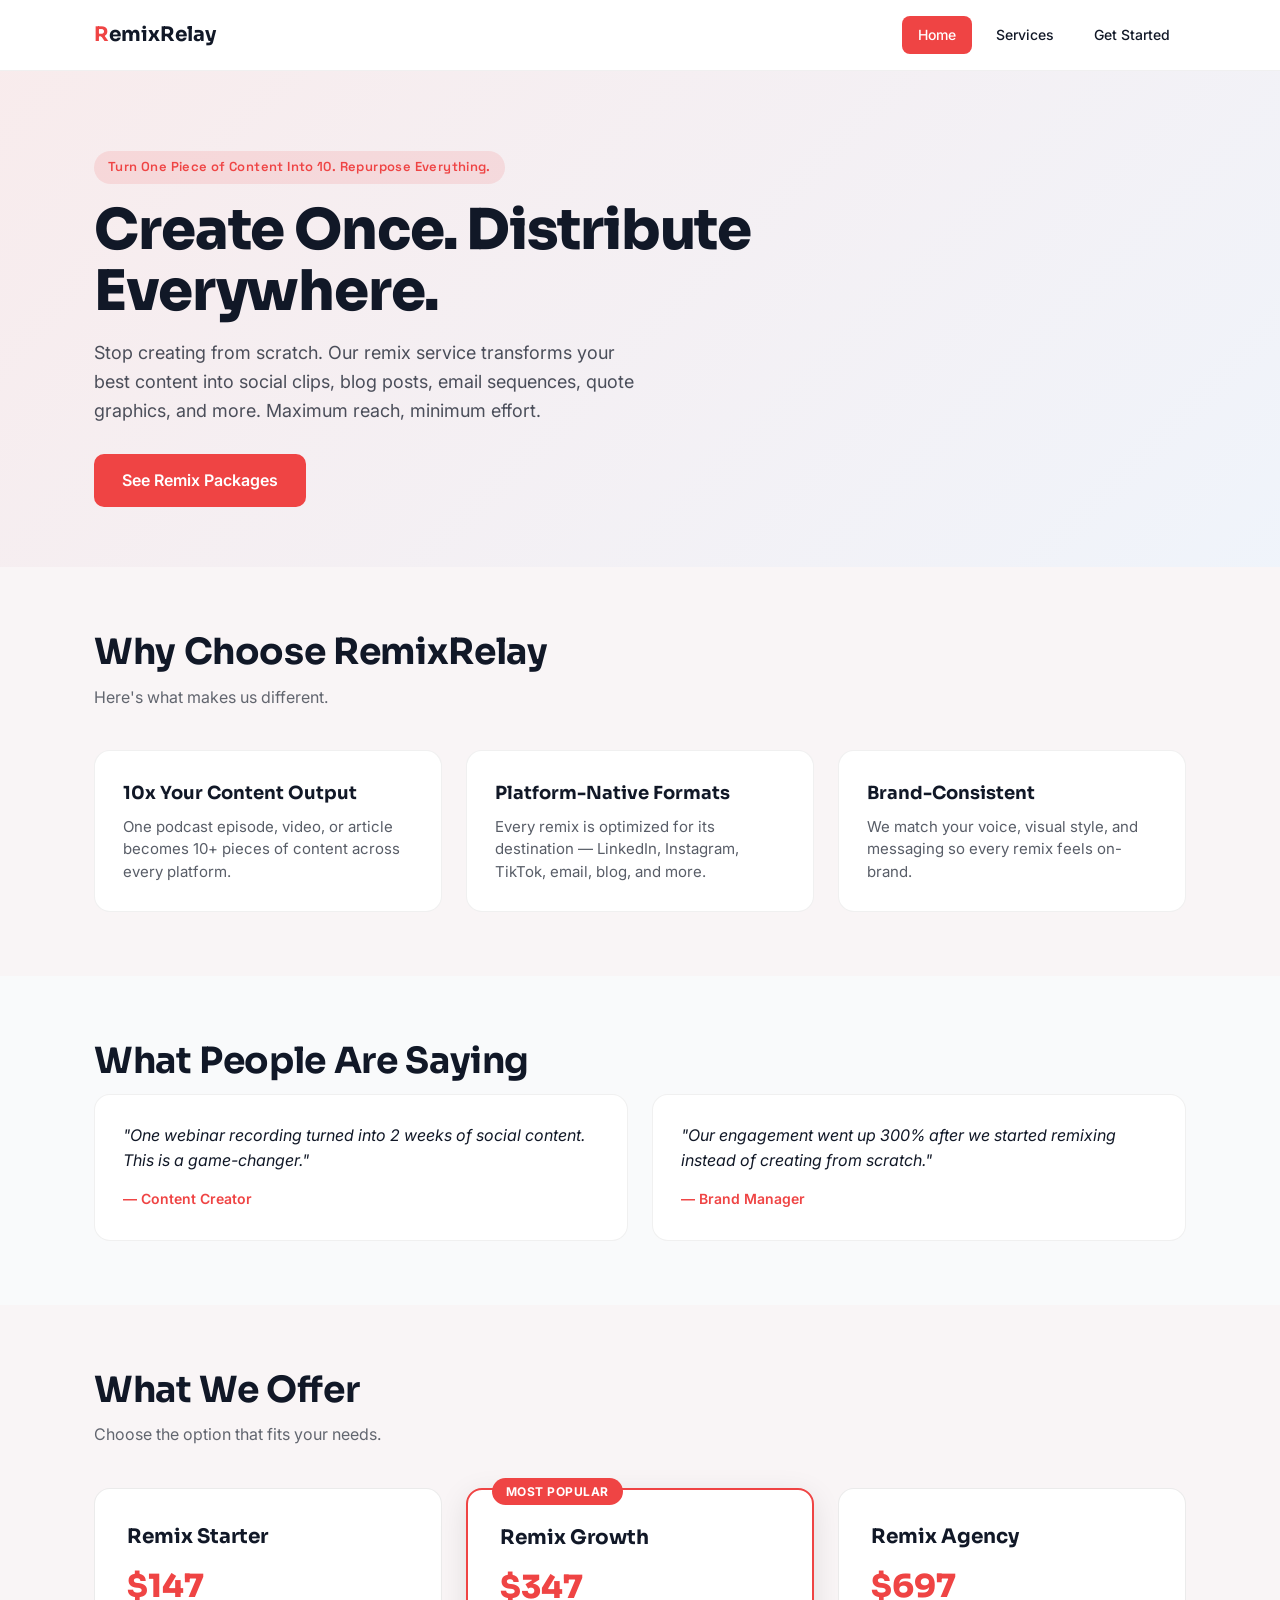
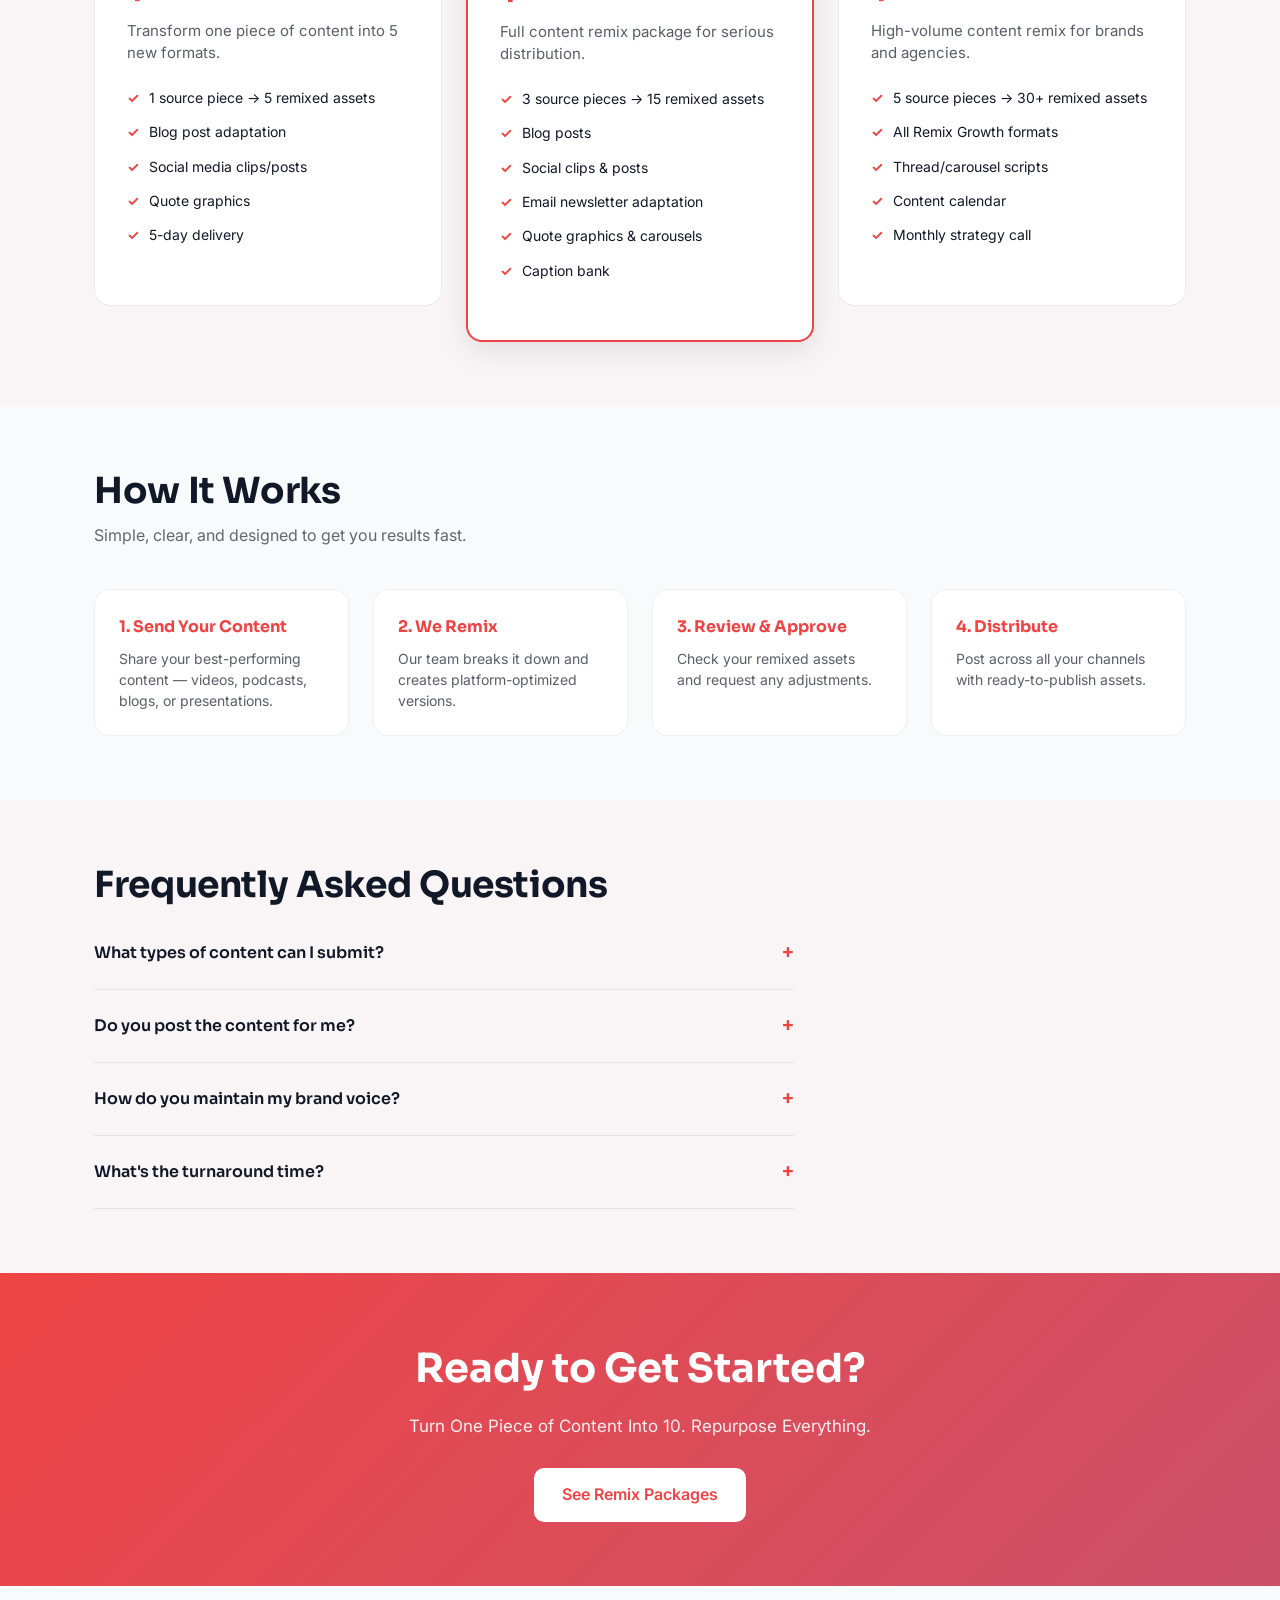
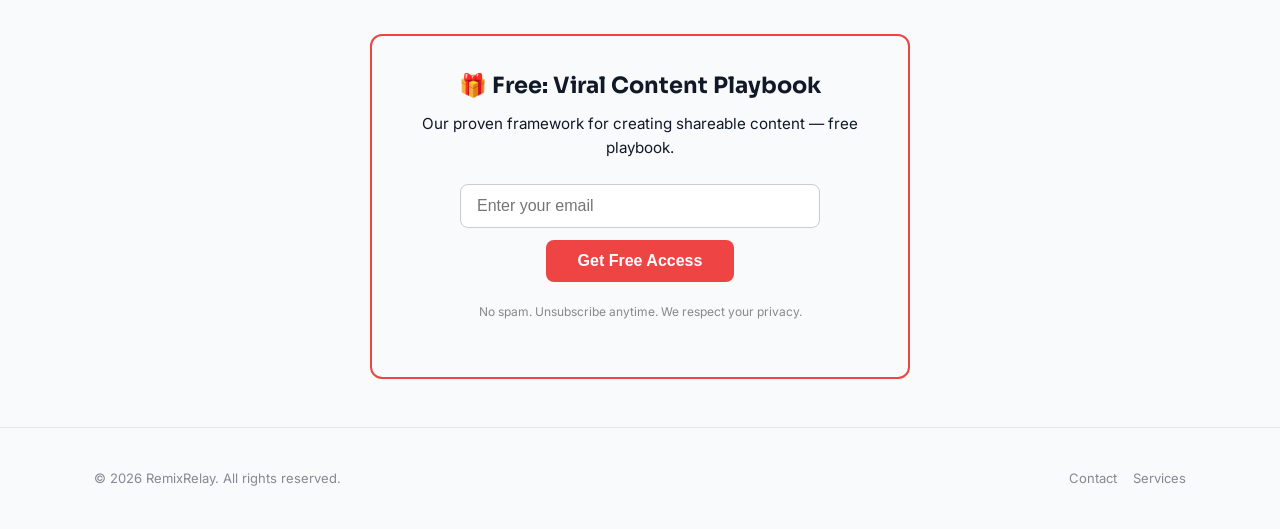
==== commit b5397d0d: "Deploy vfaistudios.com — ASI Network site update" ====
--- a/index.html
+++ b/index.html
@@ -16,6 +16,15 @@
   <link rel="preconnect" href="https://fonts.gstatic.com" crossorigin>
   <link href="https://fonts.googleapis.com/css2?family=Sora:wght@400;500;600;700;800&family=Inter:wght@400;500;600;700;800&family=Space+Grotesk:wght@400;500;600;700;800&display=swap" rel="stylesheet">
   <link rel="stylesheet" href="./styles.css">
+<script type="application/ld+json">
+{
+  "@context": "https://schema.org",
+  "@type": "Organization",
+  "name": "RemixRelay",
+  "description": "Viral content tools and remix-style distribution for brands and creators.",
+  "email": "hello@remixrelay.com"
+}
+</script>
 </head>
 <body data-business-id="b12">
   <header class="site-header">
@@ -174,6 +183,18 @@
       <a href="./offer.html" class="btn btn-primary">See Remix Packages</a>
     </div>
   </section>
+  
+  <!-- Lead Capture -->
+  <section class="lead-capture" id="free-resource">
+    <h3>🎁 Free: Viral Content Playbook</h3>
+    <p>Our proven framework for creating shareable content — free playbook.</p>
+    <form action="#" method="POST" id="lead-form">
+      <input type="email" name="email" placeholder="Enter your email" required aria-label="Email address">
+      <button type="submit">Get Free Access</button>
+      <p class="privacy-note">No spam. Unsubscribe anytime. We respect your privacy.</p>
+    </form>
+  </section>
+
   <footer class="site-footer">
     <div class="container">
       <div class="footer-content">
@@ -193,5 +214,27 @@
     if(window.ASI_ANALYTICS_URL){try{navigator.sendBeacon(window.ASI_ANALYTICS_URL,JSON.stringify({business_id:bid,page:page,referrer:document.referrer||'direct',timestamp:new Date().toISOString(),ua:navigator.userAgent}));}catch(e){}}
   })();
   </script>
+
+<script>
+// Lead capture — stores submissions locally until email service is connected
+document.addEventListener('DOMContentLoaded', function() {
+  var form = document.getElementById('lead-form');
+  if (form) {
+    form.addEventListener('submit', function(e) {
+      e.preventDefault();
+      var email = form.querySelector('input[type="email"]').value;
+      if (!email) return;
+      // Store locally (will be replaced with real email API endpoint)
+      var leads = JSON.parse(localStorage.getItem('asi_leads') || '[]');
+      leads.push({ email: email, timestamp: new Date().toISOString(), source: window.location.hostname });
+      localStorage.setItem('asi_leads', JSON.stringify(leads));
+      // Show success
+      var section = form.closest('.lead-capture');
+      section.innerHTML = '<h3>✅ You\'re in!</h3><p>Check your inbox for your free resource.</p>';
+    });
+  }
+});
+</script>
+
 </body>
 </html>
--- a/styles.css
+++ b/styles.css
@@ -174,3 +174,58 @@
   .nav-links a{padding:6px 10px;font-size:13px;}
   .footer-content{flex-direction:column;text-align:center;}
 }
+
+/* ── Lead Capture ── */
+.lead-capture {
+  background: var(--surface, #f8f9fa);
+  border: 2px solid var(--primary, #2563eb);
+  border-radius: 12px;
+  padding: 2rem;
+  margin: 3rem auto;
+  max-width: 540px;
+  text-align: center;
+}
+.lead-capture h3 {
+  font-family: var(--display, sans-serif);
+  color: var(--ink, #1a1a2e);
+  margin-bottom: 0.5rem;
+  font-size: 1.4rem;
+}
+.lead-capture p {
+  color: var(--ink, #333);
+  margin-bottom: 1.5rem;
+  font-size: 0.95rem;
+}
+.lead-capture form {
+  display: flex;
+  flex-direction: column;
+  gap: 0.75rem;
+  align-items: center;
+}
+.lead-capture input[type="email"] {
+  width: 100%;
+  max-width: 360px;
+  padding: 0.75rem 1rem;
+  border: 1px solid #ccc;
+  border-radius: 8px;
+  font-size: 1rem;
+}
+.lead-capture button {
+  background: var(--primary, #2563eb);
+  color: #fff;
+  border: none;
+  padding: 0.75rem 2rem;
+  border-radius: 8px;
+  font-size: 1rem;
+  font-weight: 600;
+  cursor: pointer;
+  transition: opacity 0.2s;
+}
+.lead-capture button:hover {
+  opacity: 0.9;
+}
+.lead-capture .privacy-note {
+  font-size: 0.75rem;
+  color: #888;
+  margin-top: 0.5rem;
+}
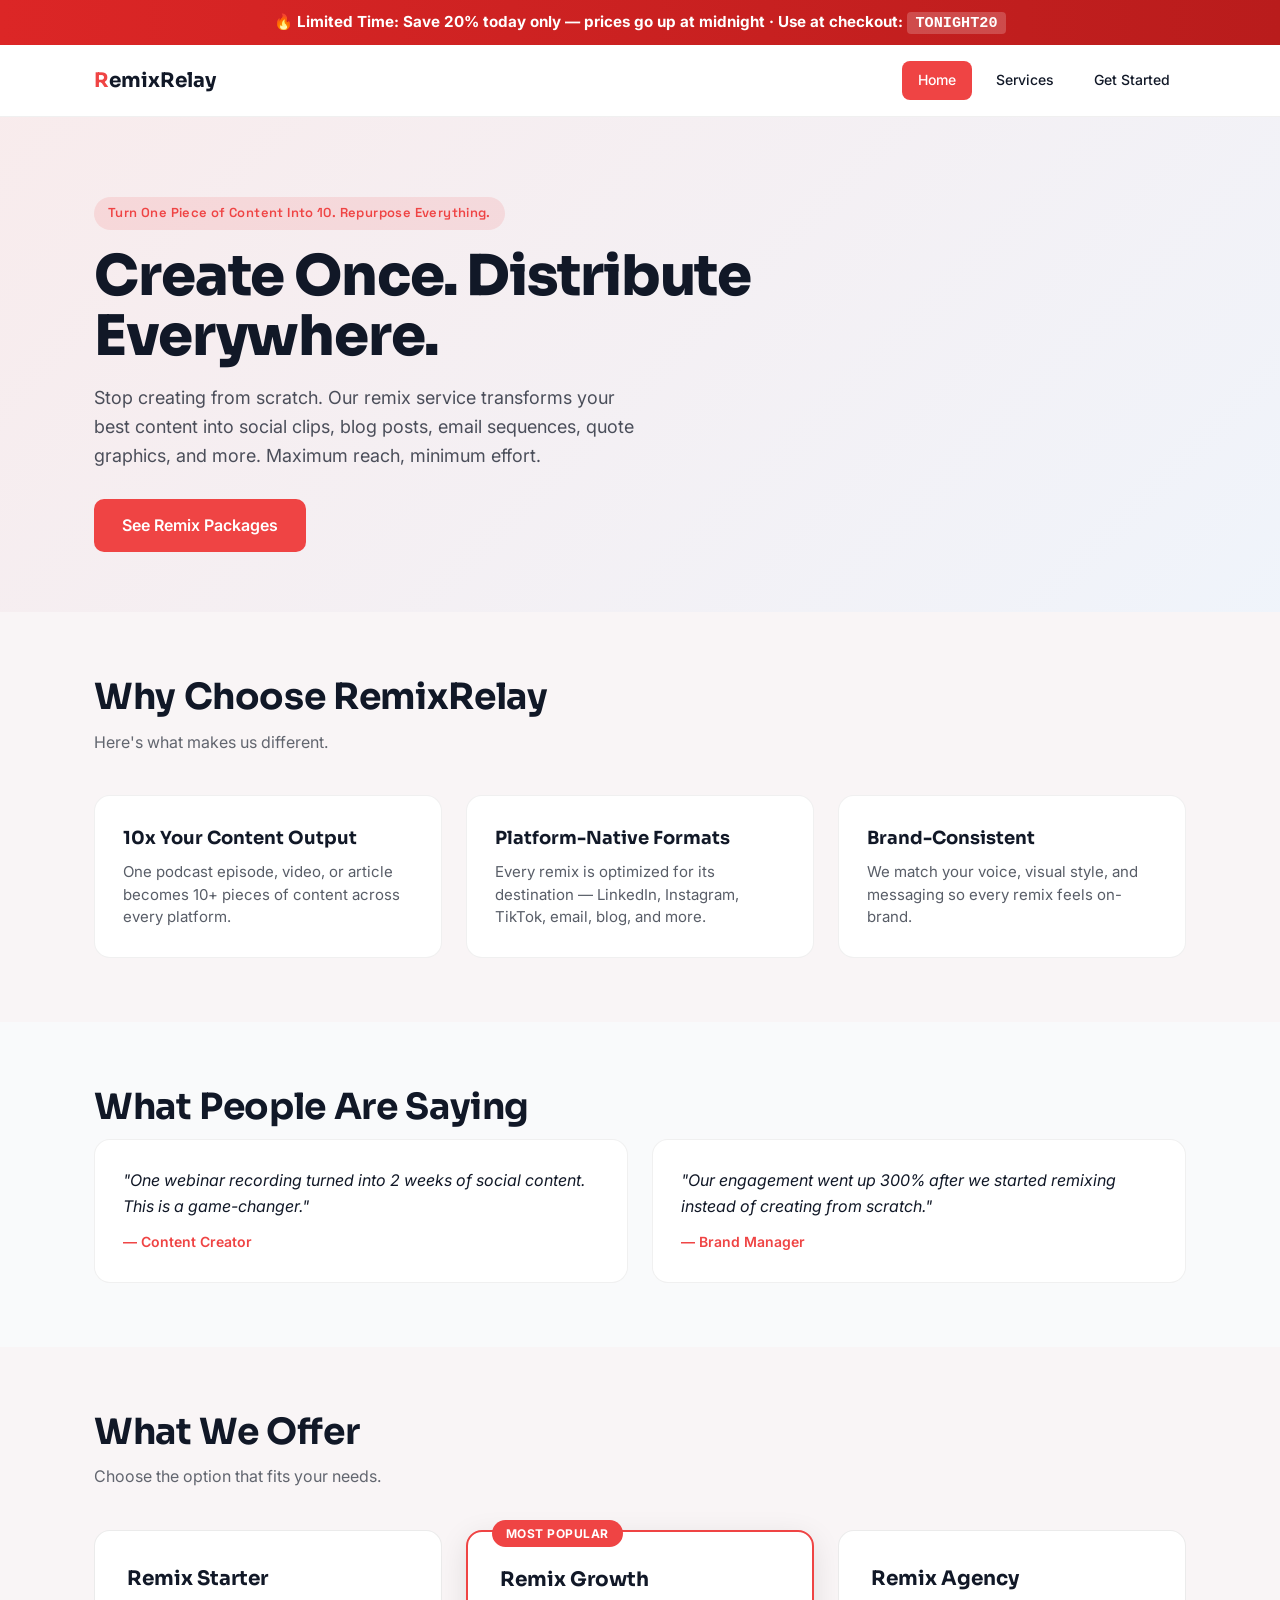
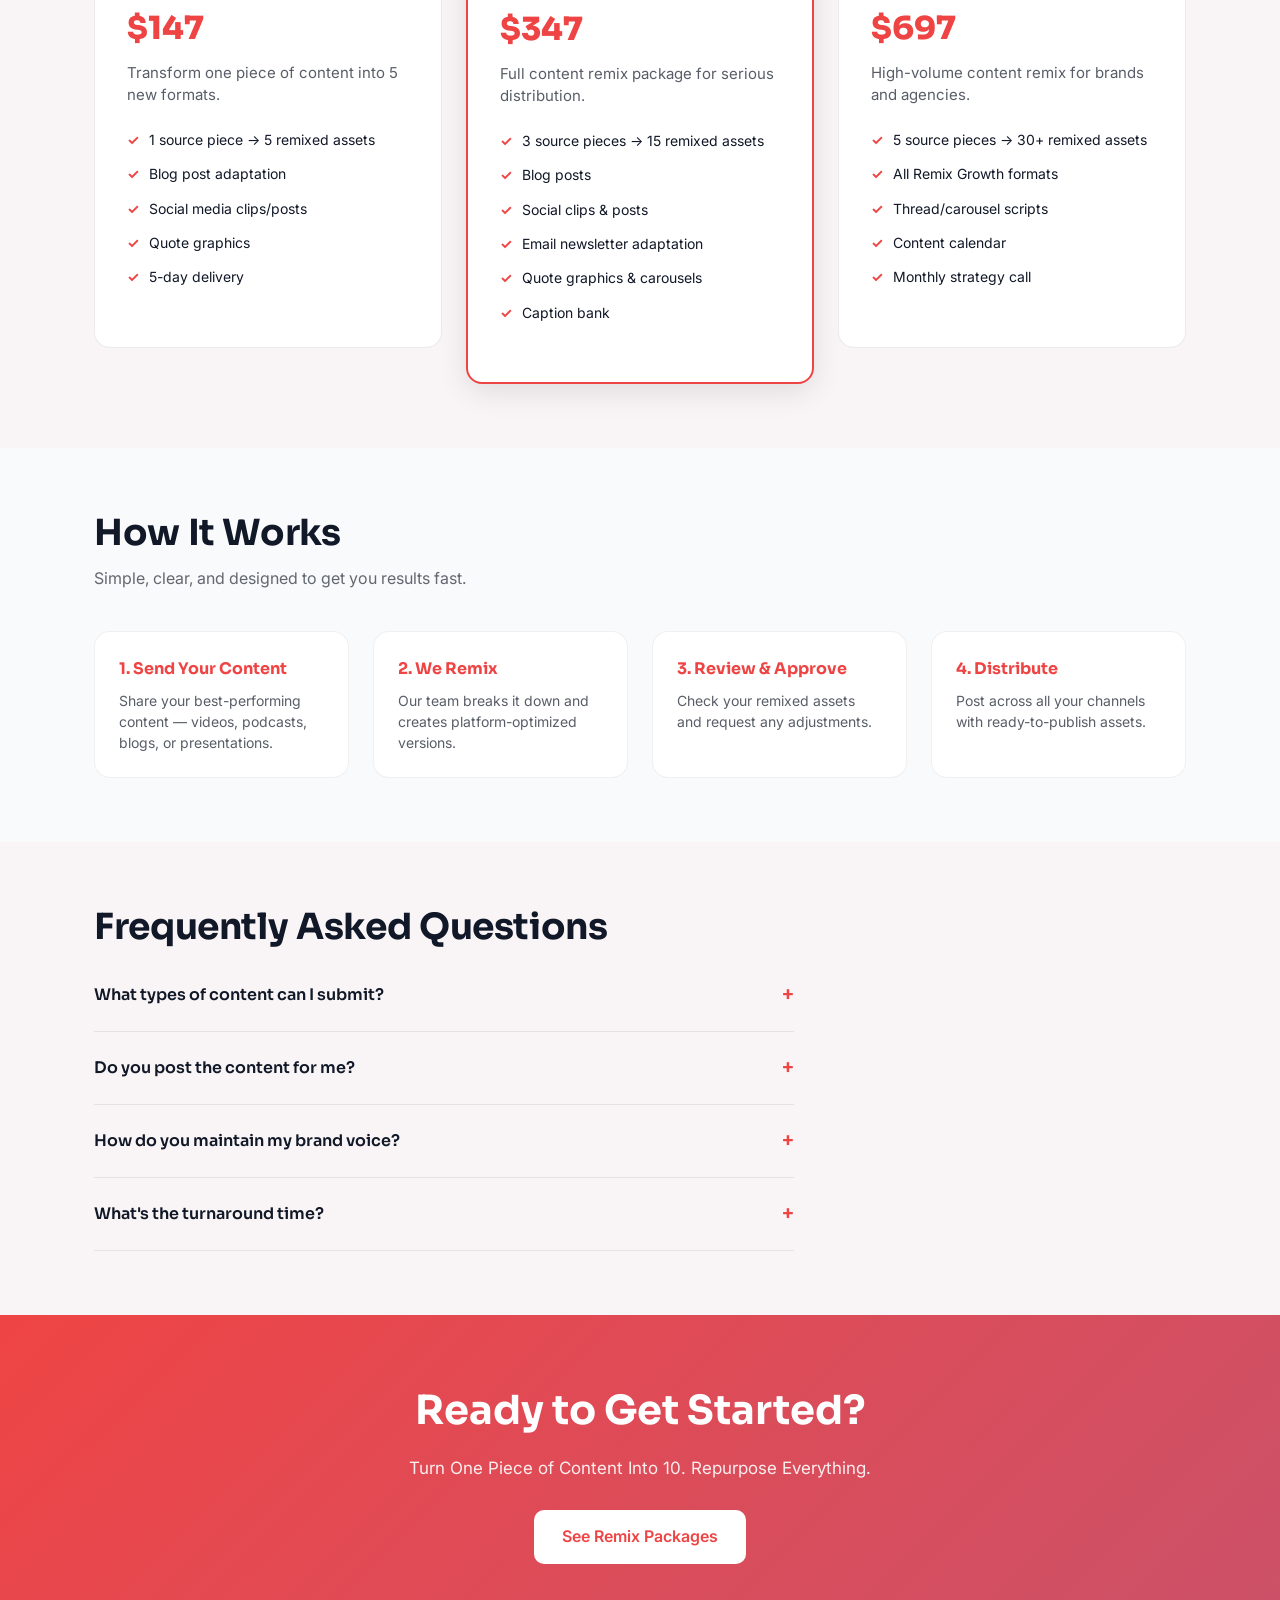
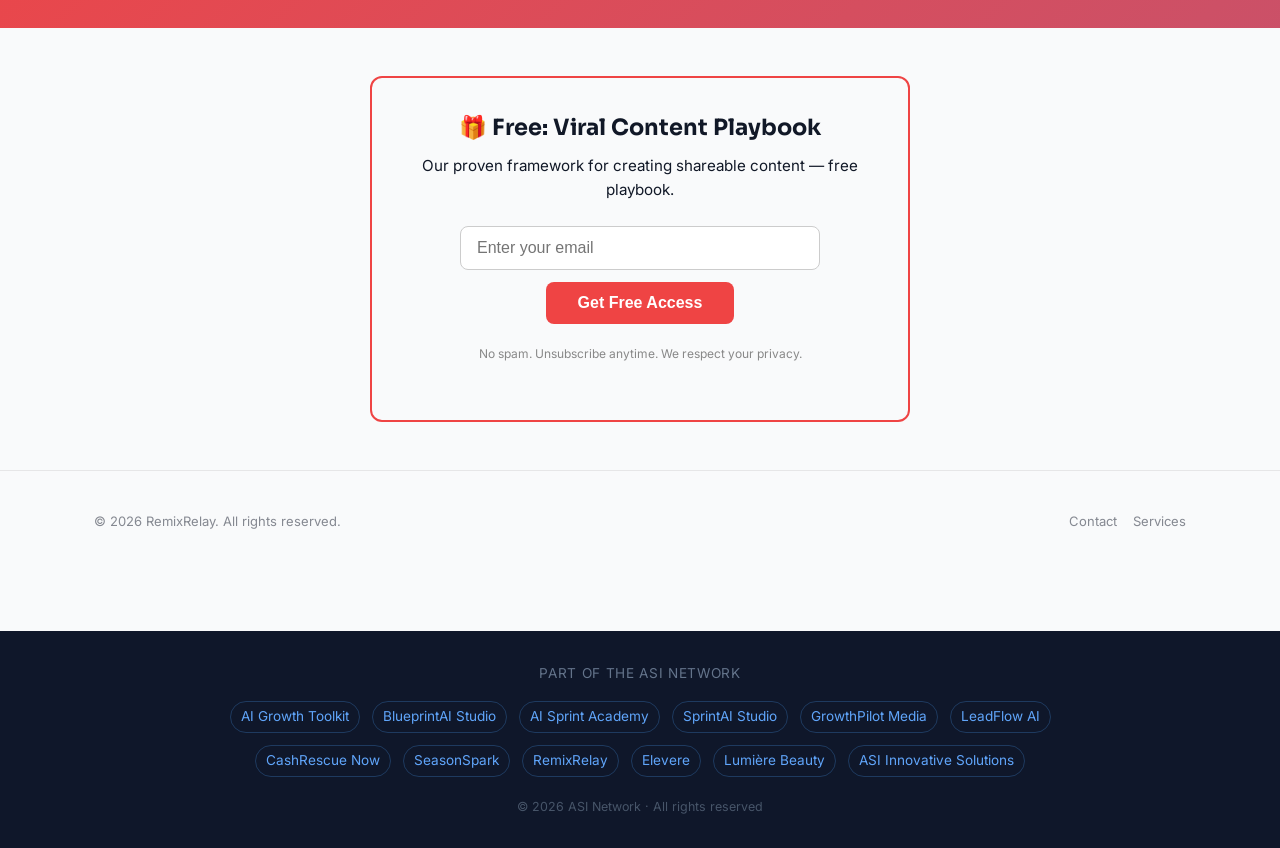
==== commit 6cc675be: "Midnight sprint: urgency + network links [19:20Z]" ====
--- a/index.html
+++ b/index.html
@@ -1,4 +1,6 @@
-<!DOCTYPE html>
+<div style="background:linear-gradient(90deg,#dc2626,#b91c1c);color:white;text-align:center;padding:10px 20px;font-weight:700;font-size:0.95rem;position:sticky;top:0;z-index:9999;">
+  🔥 Limited Time: Save 20% today only — prices go up at midnight · Use at checkout: <span style="background:rgba(255,255,255,0.2);padding:2px 8px;border-radius:4px;font-family:monospace;">TONIGHT20</span>
+</div><!DOCTYPE html>
 <html lang="en">
 <head>
   <meta charset="utf-8">
@@ -236,5 +238,26 @@
 });
 </script>
 
+
+
+<div class="asi-network-footer" style="background:#0f172a;color:#94a3b8;padding:32px 20px;margin-top:60px;text-align:center;">
+  <p style="font-size:0.85rem;margin-bottom:16px;color:#64748b;letter-spacing:0.05em;text-transform:uppercase;">Part of the ASI Network</p>
+  <div style="display:flex;flex-wrap:wrap;justify-content:center;gap:12px;max-width:900px;margin:0 auto;">
+    <a href="https://growthkithq.com" style="color:#60a5fa;text-decoration:none;font-size:0.85rem;padding:4px 10px;border:1px solid #1e3a5f;border-radius:20px;">AI Growth Toolkit</a>
+    <a href="https://blueprintaistudios.com" style="color:#60a5fa;text-decoration:none;font-size:0.85rem;padding:4px 10px;border:1px solid #1e3a5f;border-radius:20px;">BlueprintAI Studio</a>
+    <a href="https://aisprintacademy.com" style="color:#60a5fa;text-decoration:none;font-size:0.85rem;padding:4px 10px;border:1px solid #1e3a5f;border-radius:20px;">AI Sprint Academy</a>
+    <a href="https://sprintaistudios.com" style="color:#60a5fa;text-decoration:none;font-size:0.85rem;padding:4px 10px;border:1px solid #1e3a5f;border-radius:20px;">SprintAI Studio</a>
+    <a href="https://thegrowthpilothq.com" style="color:#60a5fa;text-decoration:none;font-size:0.85rem;padding:4px 10px;border:1px solid #1e3a5f;border-radius:20px;">GrowthPilot Media</a>
+    <a href="https://theleadflowhq.com" style="color:#60a5fa;text-decoration:none;font-size:0.85rem;padding:4px 10px;border:1px solid #1e3a5f;border-radius:20px;">LeadFlow AI</a>
+    <a href="https://thecashrescue.com" style="color:#60a5fa;text-decoration:none;font-size:0.85rem;padding:4px 10px;border:1px solid #1e3a5f;border-radius:20px;">CashRescue Now</a>
+    <a href="https://myseasonalspark.com" style="color:#60a5fa;text-decoration:none;font-size:0.85rem;padding:4px 10px;border:1px solid #1e3a5f;border-radius:20px;">SeasonSpark</a>
+    <a href="https://vfaistudios.com" style="color:#60a5fa;text-decoration:none;font-size:0.85rem;padding:4px 10px;border:1px solid #1e3a5f;border-radius:20px;">RemixRelay</a>
+    <a href="https://elevstyle.com" style="color:#60a5fa;text-decoration:none;font-size:0.85rem;padding:4px 10px;border:1px solid #1e3a5f;border-radius:20px;">Elevere</a>
+    <a href="https://lumiereglowco.com" style="color:#60a5fa;text-decoration:none;font-size:0.85rem;padding:4px 10px;border:1px solid #1e3a5f;border-radius:20px;">Lumière Beauty</a>
+    <a href="https://asiinnovativesolutions.com" style="color:#60a5fa;text-decoration:none;font-size:0.85rem;padding:4px 10px;border:1px solid #1e3a5f;border-radius:20px;">ASI Innovative Solutions</a>
+  </div>
+  <p style="font-size:0.78rem;margin-top:20px;color:#475569;">© 2026 ASI Network · All rights reserved</p>
+</div>
+
 </body>
 </html>
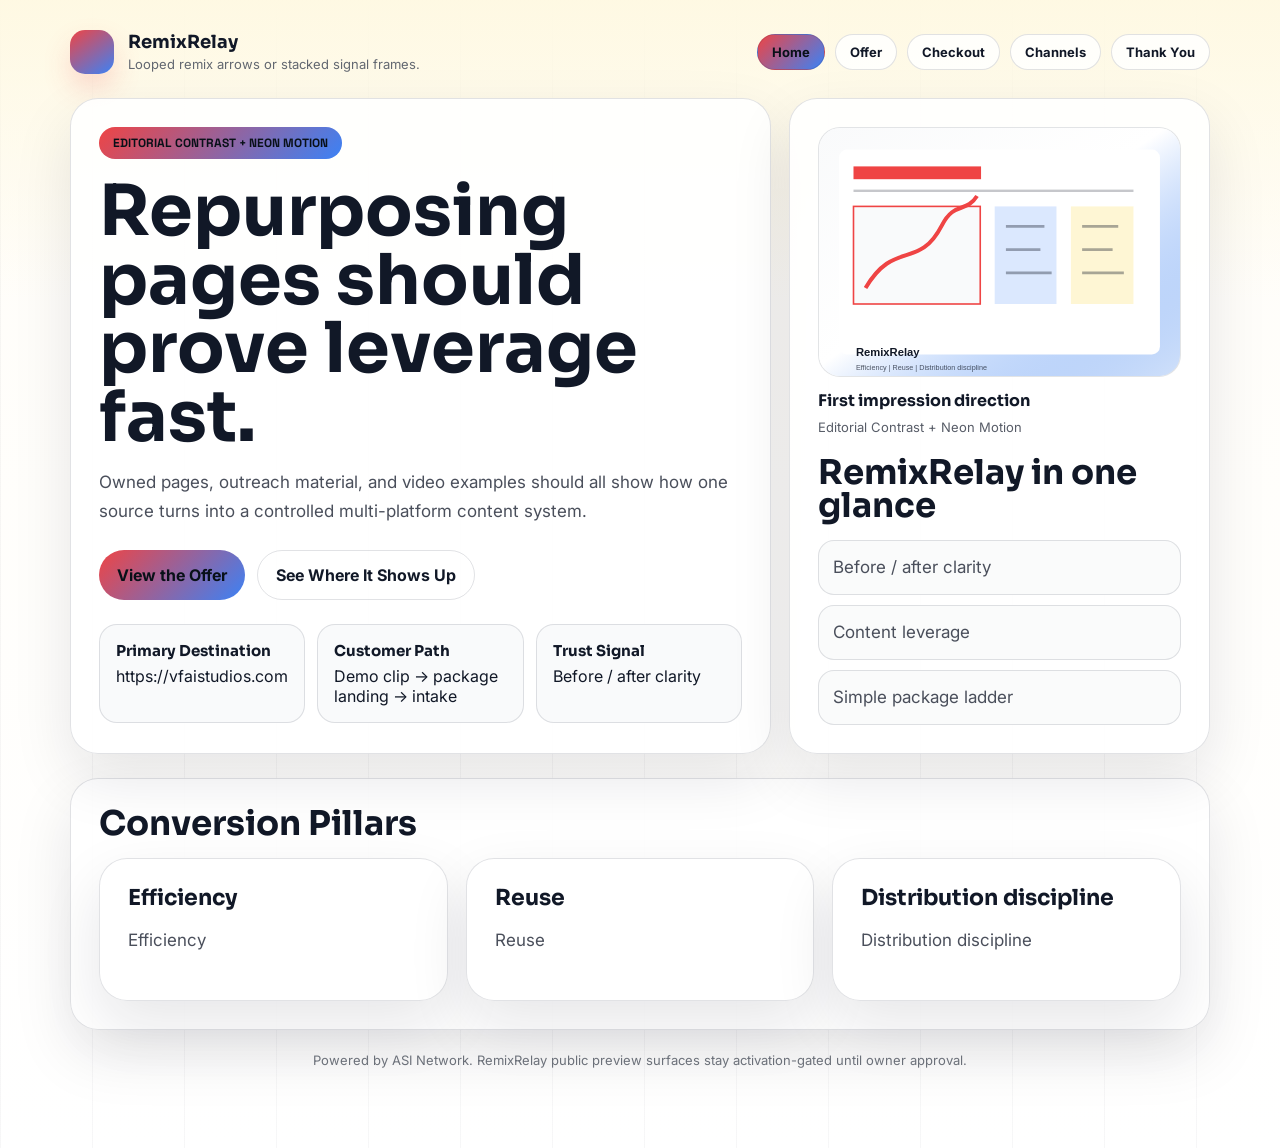
==== commit 6359e2d3: "Deploy vfaistudios.com — ASI Network site update" ====
--- a/index.html
+++ b/index.html
@@ -1,263 +1,78 @@
-<div style="background:linear-gradient(90deg,#dc2626,#b91c1c);color:white;text-align:center;padding:10px 20px;font-weight:700;font-size:0.95rem;position:sticky;top:0;z-index:9999;">
-  🔥 Limited Time: Save 20% today only — prices go up at midnight · Use at checkout: <span style="background:rgba(255,255,255,0.2);padding:2px 8px;border-radius:4px;font-family:monospace;">TONIGHT20</span>
-</div><!DOCTYPE html>
-<html lang="en">
+<!doctype html>
+<html>
 <head>
-  <meta charset="utf-8">
-  <meta name="viewport" content="width=device-width, initial-scale=1">
-  <title>Home | RemixRelay</title>
-  <meta name="description" content="Content repurposing and remix services that transform your existing content into multiple formats. One video becomes blog posts, social clips, email sequences, and more.">
-  <meta property="og:title" content="Home | RemixRelay">
-  <meta property="og:description" content="Content repurposing and remix services that transform your existing content into multiple formats. One video becomes blog posts, social clips, email sequences, and more.">
-  <meta property="og:type" content="website">
-  <meta property="og:url" content="https://vfaistudios.com/">
-  <meta name="twitter:card" content="summary">
-  <meta name="twitter:title" content="Home | RemixRelay">
-  <meta name="twitter:description" content="Content repurposing and remix services that transform your existing content into multiple formats. One video becomes blog posts, social clips, email sequences, and more.">
-  <link rel="preconnect" href="https://fonts.googleapis.com">
-  <link rel="preconnect" href="https://fonts.gstatic.com" crossorigin>
-  <link href="https://fonts.googleapis.com/css2?family=Sora:wght@400;500;600;700;800&family=Inter:wght@400;500;600;700;800&family=Space+Grotesk:wght@400;500;600;700;800&display=swap" rel="stylesheet">
-  <link rel="stylesheet" href="./styles.css">
-<script type="application/ld+json">
-{
-  "@context": "https://schema.org",
-  "@type": "Organization",
-  "name": "RemixRelay",
-  "description": "Viral content tools and remix-style distribution for brands and creators.",
-  "email": "hello@remixrelay.com"
-}
-</script>
+  <meta charset="utf-8" />
+  <meta name="viewport" content="width=device-width, initial-scale=1" />
+  <title>RemixRelay | Home</title>
+  <link rel="preconnect" href="https://fonts.googleapis.com" /><link rel="preconnect" href="https://fonts.gstatic.com" crossorigin /><link href="https://fonts.googleapis.com/css2?family=Sora:wght@400;500;600;700;800&family=Inter:wght@400;500;600;700;800&family=Space+Grotesk:wght@400;500;600;700;800&display=swap" rel="stylesheet" />
+  <link rel="stylesheet" href="./styles.css" />
 </head>
-<body data-business-id="b12">
-  <header class="site-header">
-    <div class="container">
-      <a href="./index.html" class="logo"><span>R</span>emixRelay</a>
-      <nav class="nav-links">
-    <a href="./index.html" class="active">Home</a>
-    <a href="./offer.html">Services</a>
-    <a href="./checkout.html">Get Started</a>
+<body class="mode-editorial">
+  <main class="page">
+    <header class="header">
+      <a class="brand" href="./index.html">
+        <span class="brand-mark"></span>
+        <span class="brand-copy">
+          <strong>RemixRelay</strong>
+          <span>Looped remix arrows or stacked signal frames.</span>
+        </span>
+      </a>
+      <nav class="nav">
+        <a class='button primary' href='index.html'>Home</a>
+        <a class='button ghost' href='offer.html'>Offer</a>
+        <a class='button ghost' href='checkout.html'>Checkout</a>
+        <a class='button ghost' href='channels.html'>Channels</a>
+        <a class='button ghost' href='thank-you.html'>Thank You</a>
       </nav>
-    </div>
-  </header>
-  <section class="hero-section">
-    <div class="container">
-      <div class="hero-content">
-        <div class="hero-badge">Turn One Piece of Content Into 10. Repurpose Everything.</div>
-        <h1>Create Once. Distribute Everywhere.</h1>
-        <p>Stop creating from scratch. Our remix service transforms your best content into social clips, blog posts, email sequences, quote graphics, and more. Maximum reach, minimum effort.</p>
-        <div class="btn-group">
-          <a href="./offer.html" class="btn btn-primary">See Remix Packages</a>
+    </header>
+
+    <section class="hero">
+      <article class="hero-card">
+        <div class="eyebrow">Editorial Contrast + Neon Motion</div>
+        <h1>Repurposing pages should prove leverage fast.</h1>
+        <p>Owned pages, outreach material, and video examples should all show how one source turns into a controlled multi-platform content system.</p>
+        <div class="actions">
+          <a class="button primary" href="./offer.html">View the Offer</a>
+          <a class="button ghost" href="./channels.html">See Where It Shows Up</a>
         </div>
+        <div class="meta">
+          <div class="meta-card">
+            <strong>Primary Destination</strong>
+            <span>https://vfaistudios.com</span>
+          </div>
+          <div class="meta-card">
+            <strong>Customer Path</strong>
+            <span>Demo clip -&gt; package landing -&gt; intake</span>
+          </div>
+
+          <div class="meta-card">
+            <strong>Trust Signal</strong>
+            <span>Before / after clarity</span>
+          </div>
+        </div>
+      </article>
+      <aside class="visual-side">
+
+      <figure class="visual-board visual-editorial">
+        <img class="visual-img" src="[data-uri]" alt="RemixRelay homepage visual system" loading="eager" />
+        <figcaption>
+          <strong>First impression direction</strong>
+          <span>Editorial Contrast + Neon Motion</span>
+        </figcaption>
+      </figure>
+
+        <h2>RemixRelay in one glance</h2>
+        <ul class="proof-points"><li>Before / after clarity</li><li>Content leverage</li><li>Simple package ladder</li></ul>
+      </aside>
+    </section>
+    <section class="panel" style="margin-top:24px;">
+      <h2>Conversion Pillars</h2>
+      <div class="grid-three" style="margin-top:18px;">
+        <article class='offer-card'><h3>Efficiency</h3><p>Efficiency</p></article><article class='offer-card'><h3>Reuse</h3><p>Reuse</p></article><article class='offer-card'><h3>Distribution discipline</h3><p>Distribution discipline</p></article>
       </div>
-    </div>
-  </section>
-  <section class="section section-alt">
-    <div class="container">
-      <h2 class="section-title">Why Choose RemixRelay</h2>
-      <p class="section-subtitle">Here's what makes us different.</p>
-      <div class="features-grid">
-        <div class="feature-card">
-          <h3>10x Your Content Output</h3>
-          <p>One podcast episode, video, or article becomes 10+ pieces of content across every platform.</p>
-        </div>
-        <div class="feature-card">
-          <h3>Platform-Native Formats</h3>
-          <p>Every remix is optimized for its destination — LinkedIn, Instagram, TikTok, email, blog, and more.</p>
-        </div>
-        <div class="feature-card">
-          <h3>Brand-Consistent</h3>
-          <p>We match your voice, visual style, and messaging so every remix feels on-brand.</p>
-        </div>
-      </div>
-    </div>
-  </section>
-  <section class="section">
-    <div class="container">
-      <h2 class="section-title">What People Are Saying</h2>
-      <div class="proof-grid">
-        <div class="proof-card">
-          <blockquote>"One webinar recording turned into 2 weeks of social content. This is a game-changer."</blockquote>
-          <cite>— Content Creator</cite>
-        </div>
-        <div class="proof-card">
-          <blockquote>"Our engagement went up 300% after we started remixing instead of creating from scratch."</blockquote>
-          <cite>— Brand Manager</cite>
-        </div>
-      </div>
-    </div>
-  </section>
-  <section class="section  section-alt">
-    <div class="container">
-      <h2 class="section-title">What We Offer</h2>
-      <p class="section-subtitle">Choose the option that fits your needs.</p>
-      <div class="offers-grid">
-        <div class="offer-card">
-          <h3>Remix Starter</h3>
-          <div class="offer-price">$147</div>
-          <p>Transform one piece of content into 5 new formats.</p>
-          <ul>
-          <li>1 source piece → 5 remixed assets</li>
-          <li>Blog post adaptation</li>
-          <li>Social media clips/posts</li>
-          <li>Quote graphics</li>
-          <li>5-day delivery</li>
-          </ul>
-        </div>
-        <div class="offer-card featured">
-          <h3>Remix Growth</h3>
-          <div class="offer-price">$347</div>
-          <p>Full content remix package for serious distribution.</p>
-          <ul>
-          <li>3 source pieces → 15 remixed assets</li>
-          <li>Blog posts</li>
-          <li>Social clips &amp; posts</li>
-          <li>Email newsletter adaptation</li>
-          <li>Quote graphics &amp; carousels</li>
-          <li>Caption bank</li>
-          </ul>
-        </div>
-        <div class="offer-card">
-          <h3>Remix Agency</h3>
-          <div class="offer-price">$697</div>
-          <p>High-volume content remix for brands and agencies.</p>
-          <ul>
-          <li>5 source pieces → 30+ remixed assets</li>
-          <li>All Remix Growth formats</li>
-          <li>Thread/carousel scripts</li>
-          <li>Content calendar</li>
-          <li>Monthly strategy call</li>
-          </ul>
-        </div>
-      </div>
-    </div>
-  </section>
-  <section class="section">
-    <div class="container">
-      <h2 class="section-title">How It Works</h2>
-      <p class="section-subtitle">Simple, clear, and designed to get you results fast.</p>
-      <div class="process-grid">
-        <div class="process-step">
-          <h3>1. Send Your Content</h3>
-          <p>Share your best-performing content — videos, podcasts, blogs, or presentations.</p>
-        </div>
-        <div class="process-step">
-          <h3>2. We Remix</h3>
-          <p>Our team breaks it down and creates platform-optimized versions.</p>
-        </div>
-        <div class="process-step">
-          <h3>3. Review &amp; Approve</h3>
-          <p>Check your remixed assets and request any adjustments.</p>
-        </div>
-        <div class="process-step">
-          <h3>4. Distribute</h3>
-          <p>Post across all your channels with ready-to-publish assets.</p>
-        </div>
-      </div>
-    </div>
-  </section>
-  <section class="section section-alt">
-    <div class="container">
-      <h2 class="section-title">Frequently Asked Questions</h2>
-      <div class="faq-list">
-        <details class="faq-item">
-          <summary>What types of content can I submit?</summary>
-          <p>Videos, podcasts, blog posts, presentations, webinars, interviews — any content that has valuable ideas worth redistributing.</p>
-        </details>
-        <details class="faq-item">
-          <summary>Do you post the content for me?</summary>
-          <p>We deliver ready-to-publish assets with captions and scheduling recommendations. We don&#x27;t manage your accounts directly.</p>
-        </details>
-        <details class="faq-item">
-          <summary>How do you maintain my brand voice?</summary>
-          <p>We start with a brand voice brief and match your existing style. First delivery includes a voice alignment check.</p>
-        </details>
-        <details class="faq-item">
-          <summary>What&#x27;s the turnaround time?</summary>
-          <p>Starter: 5 business days. Growth: 7 business days. Agency: 10 business days.</p>
-        </details>
-      </div>
-    </div>
-  </section>
-  <section class="cta-section">
-    <div class="container">
-      <h2>Ready to Get Started?</h2>
-      <p>Turn One Piece of Content Into 10. Repurpose Everything.</p>
-      <a href="./offer.html" class="btn btn-primary">See Remix Packages</a>
-    </div>
-  </section>
-  
-  <!-- Lead Capture -->
-  <section class="lead-capture" id="free-resource">
-    <h3>🎁 Free: Viral Content Playbook</h3>
-    <p>Our proven framework for creating shareable content — free playbook.</p>
-    <form action="#" method="POST" id="lead-form">
-      <input type="email" name="email" placeholder="Enter your email" required aria-label="Email address">
-      <button type="submit">Get Free Access</button>
-      <p class="privacy-note">No spam. Unsubscribe anytime. We respect your privacy.</p>
-    </form>
-  </section>
+    </section>
 
-  <footer class="site-footer">
-    <div class="container">
-      <div class="footer-content">
-        <p>&copy; 2026 RemixRelay. All rights reserved.</p>
-        <div class="footer-links">
-          <a href="mailto:support@vfaistudios.com">Contact</a>
-          <a href="./offer.html">Services</a>
-        </div>
-      </div>
-    </div>
-  </footer>
-  <script>
-  (function(){
-    var bid='b12',page=location.pathname.split('/').pop()||'index.html';
-    var key='asi_pv_'+bid;
-    try{var d=JSON.parse(localStorage.getItem(key)||'{}');d[page]=(d[page]||0)+1;d._total=(d._total||0)+1;d._last=new Date().toISOString();d._ref=document.referrer||'direct';localStorage.setItem(key,JSON.stringify(d));}catch(e){}
-    if(window.ASI_ANALYTICS_URL){try{navigator.sendBeacon(window.ASI_ANALYTICS_URL,JSON.stringify({business_id:bid,page:page,referrer:document.referrer||'direct',timestamp:new Date().toISOString(),ua:navigator.userAgent}));}catch(e){}}
-  })();
-  </script>
-
-<script>
-// Lead capture — stores submissions locally until email service is connected
-document.addEventListener('DOMContentLoaded', function() {
-  var form = document.getElementById('lead-form');
-  if (form) {
-    form.addEventListener('submit', function(e) {
-      e.preventDefault();
-      var email = form.querySelector('input[type="email"]').value;
-      if (!email) return;
-      // Store locally (will be replaced with real email API endpoint)
-      var leads = JSON.parse(localStorage.getItem('asi_leads') || '[]');
-      leads.push({ email: email, timestamp: new Date().toISOString(), source: window.location.hostname });
-      localStorage.setItem('asi_leads', JSON.stringify(leads));
-      // Show success
-      var section = form.closest('.lead-capture');
-      section.innerHTML = '<h3>✅ You\'re in!</h3><p>Check your inbox for your free resource.</p>';
-    });
-  }
-});
-</script>
-
-
-
-<div class="asi-network-footer" style="background:#0f172a;color:#94a3b8;padding:32px 20px;margin-top:60px;text-align:center;">
-  <p style="font-size:0.85rem;margin-bottom:16px;color:#64748b;letter-spacing:0.05em;text-transform:uppercase;">Part of the ASI Network</p>
-  <div style="display:flex;flex-wrap:wrap;justify-content:center;gap:12px;max-width:900px;margin:0 auto;">
-    <a href="https://growthkithq.com" style="color:#60a5fa;text-decoration:none;font-size:0.85rem;padding:4px 10px;border:1px solid #1e3a5f;border-radius:20px;">AI Growth Toolkit</a>
-    <a href="https://blueprintaistudios.com" style="color:#60a5fa;text-decoration:none;font-size:0.85rem;padding:4px 10px;border:1px solid #1e3a5f;border-radius:20px;">BlueprintAI Studio</a>
-    <a href="https://aisprintacademy.com" style="color:#60a5fa;text-decoration:none;font-size:0.85rem;padding:4px 10px;border:1px solid #1e3a5f;border-radius:20px;">AI Sprint Academy</a>
-    <a href="https://sprintaistudios.com" style="color:#60a5fa;text-decoration:none;font-size:0.85rem;padding:4px 10px;border:1px solid #1e3a5f;border-radius:20px;">SprintAI Studio</a>
-    <a href="https://thegrowthpilothq.com" style="color:#60a5fa;text-decoration:none;font-size:0.85rem;padding:4px 10px;border:1px solid #1e3a5f;border-radius:20px;">GrowthPilot Media</a>
-    <a href="https://theleadflowhq.com" style="color:#60a5fa;text-decoration:none;font-size:0.85rem;padding:4px 10px;border:1px solid #1e3a5f;border-radius:20px;">LeadFlow AI</a>
-    <a href="https://thecashrescue.com" style="color:#60a5fa;text-decoration:none;font-size:0.85rem;padding:4px 10px;border:1px solid #1e3a5f;border-radius:20px;">CashRescue Now</a>
-    <a href="https://myseasonalspark.com" style="color:#60a5fa;text-decoration:none;font-size:0.85rem;padding:4px 10px;border:1px solid #1e3a5f;border-radius:20px;">SeasonSpark</a>
-    <a href="https://vfaistudios.com" style="color:#60a5fa;text-decoration:none;font-size:0.85rem;padding:4px 10px;border:1px solid #1e3a5f;border-radius:20px;">RemixRelay</a>
-    <a href="https://elevstyle.com" style="color:#60a5fa;text-decoration:none;font-size:0.85rem;padding:4px 10px;border:1px solid #1e3a5f;border-radius:20px;">Elevere</a>
-    <a href="https://lumiereglowco.com" style="color:#60a5fa;text-decoration:none;font-size:0.85rem;padding:4px 10px;border:1px solid #1e3a5f;border-radius:20px;">Lumière Beauty</a>
-    <a href="https://asiinnovativesolutions.com" style="color:#60a5fa;text-decoration:none;font-size:0.85rem;padding:4px 10px;border:1px solid #1e3a5f;border-radius:20px;">ASI Innovative Solutions</a>
-  </div>
-  <p style="font-size:0.78rem;margin-top:20px;color:#475569;">© 2026 ASI Network · All rights reserved</p>
-</div>
-
+    <div class="footer-note">Powered by ASI Network. RemixRelay public preview surfaces stay activation-gated until owner approval.</div>
+  </main>
 </body>
-</html>+</html>
--- a/styles.css
+++ b/styles.css
@@ -1,231 +1,122 @@
+
 :root {
   --primary: #EF4444;
   --secondary: #3B82F6;
   --accent: #FACC15;
   --ink: #111827;
   --surface: #F9FAFB;
-  --display: 'Sora', system-ui, sans-serif;
-  --body: 'Inter', system-ui, sans-serif;
-  --accent-font: 'Space Grotesk', system-ui, sans-serif;
+  --line: rgba(15, 23, 42, 0.12);
+  --display: 'Sora', 'Avenir Next', 'Segoe UI', sans-serif;
+  --body: 'Inter', 'Avenir Next', 'Segoe UI', sans-serif;
+  --accent-font: 'Space Grotesk', 'Avenir Next', 'Segoe UI', sans-serif;
 }
-*{box-sizing:border-box;margin:0;padding:0;}
-body{
-  font-family:var(--body);color:var(--ink);background:var(--surface);
-  line-height:1.6;-webkit-font-smoothing:antialiased;
+* { box-sizing: border-box; }
+body {
+  margin: 0;
+  font-family: var(--body);
+  color: var(--ink);
+  background:
+    radial-gradient(circle at 0% 0%, color-mix(in srgb, var(--primary) 14%, white), transparent 30%),
+    radial-gradient(circle at 100% 0%, color-mix(in srgb, var(--secondary) 14%, white), transparent 30%),
+    linear-gradient(180deg, #fffdf8, #ffffff);
 }
-a{color:var(--primary);text-decoration:none;}
-a:hover{text-decoration:underline;}
-img{max-width:100%;height:auto;}
-
-/* Layout */
-.container{max-width:1140px;margin:0 auto;padding:0 24px;}
-
-/* Header */
-.site-header{
-  padding:16px 0;border-bottom:1px solid rgba(0,0,0,0.06);
-  background:rgba(255,255,255,0.95);backdrop-filter:blur(10px);
-  position:sticky;top:0;z-index:100;
+body.mode-editorial {
+  background:
+    linear-gradient(180deg, color-mix(in srgb, var(--accent) 12%, white), transparent 26%),
+    repeating-linear-gradient(90deg, rgba(15,23,42,.035) 0, rgba(15,23,42,.035) 1px, transparent 1px, transparent 92px),
+    linear-gradient(180deg, #fffdf8, #ffffff);
 }
-.site-header .container{display:flex;align-items:center;justify-content:space-between;gap:16px;flex-wrap:wrap;}
-.logo{font-family:var(--display);font-size:20px;font-weight:700;color:var(--ink);text-decoration:none;}
-.logo:hover{text-decoration:none;}
-.logo span{color:var(--primary);}
-.nav-links{display:flex;gap:8px;align-items:center;flex-wrap:wrap;}
-.nav-links a{
-  padding:8px 16px;border-radius:8px;font-size:14px;font-weight:500;
-  color:var(--ink);text-decoration:none;transition:all .2s;
+body.mode-luxury {
+  background:
+    linear-gradient(180deg, color-mix(in srgb, var(--surface) 94%, white), #ffffff 70%),
+    linear-gradient(90deg, color-mix(in srgb, var(--primary) 8%, white), transparent);
 }
-.nav-links a:hover{background:rgba(0,0,0,0.04);text-decoration:none;}
-.nav-links a.active{background:var(--primary);color:#fff;}
-
-/* Hero */
-.hero-section{
-  padding:80px 0 60px;
-  background:linear-gradient(135deg,
-    color-mix(in srgb, var(--primary) 8%, var(--surface)),
-    color-mix(in srgb, var(--secondary) 5%, var(--surface)));
+body.mode-motion {
+  background:
+    linear-gradient(135deg, color-mix(in srgb, var(--primary) 12%, white) 0 24%, transparent 24% 100%),
+    linear-gradient(180deg, #fffdf8, #ffffff);
 }
-.hero-content{max-width:680px;}
-.hero-badge{
-  display:inline-block;padding:6px 14px;border-radius:100px;
-  background:color-mix(in srgb, var(--primary) 12%, transparent);
-  color:var(--primary);font-size:13px;font-weight:600;
-  font-family:var(--accent-font);letter-spacing:0.03em;margin-bottom:16px;
+body.mode-human {
+  background:
+    linear-gradient(180deg, color-mix(in srgb, var(--accent) 10%, white), transparent 28%),
+    linear-gradient(180deg, #fffdf8, #ffffff);
 }
-.hero-content h1{
-  font-family:var(--display);font-size:clamp(32px,5vw,56px);
-  font-weight:800;line-height:1.08;letter-spacing:-0.02em;margin-bottom:18px;color:var(--ink);
+body.mode-urgent {
+  background:
+    linear-gradient(180deg, color-mix(in srgb, var(--primary) 9%, white), transparent 28%),
+    linear-gradient(180deg, #f9fbff, #ffffff);
 }
-.hero-content p{font-size:18px;line-height:1.6;color:color-mix(in srgb,var(--ink) 75%,transparent);max-width:560px;margin-bottom:28px;}
-.btn{
-  display:inline-block;padding:14px 28px;border-radius:10px;
-  font-size:16px;font-weight:600;text-decoration:none;transition:all .2s;cursor:pointer;border:none;
+a { color: inherit; }
+.page { max-width: 1180px; margin: 0 auto; padding: 24px 20px 80px; }
+.header { display: flex; flex-wrap: wrap; align-items: center; justify-content: space-between; gap: 12px; padding: 6px 0 24px; }
+.brand { display: flex; align-items: center; gap: 14px; text-decoration: none; }
+.brand-mark { width: 44px; height: 44px; border-radius: 15px; background: linear-gradient(145deg, var(--primary), var(--secondary)); box-shadow: 0 14px 28px color-mix(in srgb, var(--primary) 18%, transparent); }
+.brand-copy strong { display: block; font-family: var(--display); font-size: 18px; line-height: 1; }
+.brand-copy span { display: block; margin-top: 5px; font-size: 13px; color: color-mix(in srgb, var(--ink) 66%, white); }
+.nav { display: flex; flex-wrap: wrap; gap: 10px; }
+.nav a { border: 1px solid var(--line); border-radius: 999px; padding: 9px 14px; text-decoration: none; font-size: 13px; background: rgba(255,255,255,0.84); }
+.hero,
+.grid-two,
+.grid-three,
+.offer-grid { display: grid; gap: 18px; }
+.hero { grid-template-columns: minmax(0, 1.25fr) minmax(280px, 0.75fr); align-items: stretch; }
+.grid-two { grid-template-columns: repeat(2, minmax(0, 1fr)); }
+.grid-three { grid-template-columns: repeat(3, minmax(0, 1fr)); }
+.offer-grid { grid-template-columns: repeat(auto-fit, minmax(240px, 1fr)); }
+.panel,
+.hero-card,
+.offer-card,
+.visual-side { border: 1px solid var(--line); border-radius: 28px; background: rgba(255,255,255,0.88); box-shadow: 0 24px 60px rgba(15,23,42,0.1); }
+.hero-card,
+.panel,
+.offer-card,
+.visual-side { padding: 28px; }
+.eyebrow { display: inline-flex; border-radius: 999px; padding: 8px 14px; background: linear-gradient(135deg, var(--primary), var(--secondary)); color: #081018; font-family: var(--accent-font); font-size: 12px; font-weight: 700; letter-spacing: 0; text-transform: uppercase; }
+h1, h2, h3 { margin: 0; font-family: var(--display); line-height: 0.98; letter-spacing: 0; }
+h1 { margin-top: 18px; font-size: clamp(40px, 7vw, 70px); max-width: 11ch; }
+h2 { font-size: clamp(24px, 4vw, 34px); }
+h3 { font-size: 22px; }
+p, li { color: color-mix(in srgb, var(--ink) 76%, white); line-height: 1.7; font-size: 17px; }
+.actions { display: flex; flex-wrap: wrap; gap: 12px; margin-top: 24px; }
+.button { display: inline-flex; align-items: center; justify-content: center; text-decoration: none; border-radius: 999px; padding: 14px 18px; font-weight: 700; }
+.button.primary { background: linear-gradient(135deg, var(--primary), var(--secondary)); color: #081018; }
+.button.ghost { border: 1px solid var(--line); }
+.meta { display: grid; gap: 12px; grid-template-columns: repeat(3, minmax(0, 1fr)); margin-top: 24px; }
+.meta-card { border-radius: 18px; padding: 16px; background: color-mix(in srgb, var(--surface) 92%, white); border: 1px solid var(--line); }
+.meta-card strong { display: block; font-family: var(--display); font-size: 15px; margin-bottom: 6px; }
+.price { display: inline-block; margin: 16px 0 12px; padding: 8px 12px; border-radius: 999px; background: color-mix(in srgb, var(--accent) 18%, white); font-family: var(--accent-font); font-size: 14px; font-weight: 700; letter-spacing: 0; text-transform: uppercase; }
+.micro { font-size: 13px; color: color-mix(in srgb, var(--ink) 64%, white); }
+.visual-side { display: grid; gap: 18px; align-content: start; }
+.visual-board { margin: 0; }
+.visual-img {
+  display: block;
+  width: 100%;
+  aspect-ratio: 1.45;
+  object-fit: cover;
+  border-radius: 22px;
+  border: 1px solid rgba(15, 23, 42, 0.1);
+  background: color-mix(in srgb, var(--surface) 90%, white);
 }
-.btn:hover{text-decoration:none;transform:translateY(-1px);box-shadow:0 4px 16px rgba(0,0,0,0.12);}
-.btn-primary{background:var(--primary);color:#fff;}
-.btn-secondary{background:transparent;color:var(--primary);border:2px solid var(--primary);}
-.btn-group{display:flex;gap:12px;flex-wrap:wrap;}
-
-/* Sections */
-.section{padding:64px 0;}
-.section-alt{background:color-mix(in srgb,var(--primary) 3%,var(--surface));}
-.section-title{
-  font-family:var(--display);font-size:clamp(24px,3.5vw,36px);
-  font-weight:700;line-height:1.15;letter-spacing:-0.01em;margin-bottom:12px;
+.visual-board figcaption {
+  display: grid;
+  gap: 5px;
+  margin-top: 12px;
+  color: color-mix(in srgb, var(--ink) 70%, white);
+  font-size: 13px;
+  line-height: 1.5;
 }
-.section-subtitle{font-size:16px;color:color-mix(in srgb,var(--ink) 65%,transparent);max-width:560px;margin-bottom:40px;}
-
-/* Feature grid */
-.features-grid{display:grid;grid-template-columns:repeat(auto-fit,minmax(300px,1fr));gap:24px;}
-.feature-card{
-  padding:28px;border-radius:16px;background:#fff;
-  border:1px solid rgba(0,0,0,0.06);transition:box-shadow .2s;
+.visual-board strong { color: var(--ink); font-family: var(--display); font-size: 16px; }
+.proof-points { display: grid; gap: 10px; margin-top: 0; padding-left: 0; list-style: none; }
+.proof-points li { margin: 0; padding: 12px 14px; border-radius: 16px; background: color-mix(in srgb, var(--surface) 90%, white); border: 1px solid var(--line); }
+ul { margin: 14px 0 0; padding-left: 20px; }
+li + li { margin-top: 7px; }
+.footer-note { margin-top: 22px; font-size: 13px; text-align: center; color: color-mix(in srgb, var(--ink) 62%, white); }
+@media (max-width: 960px) {
+  .hero, .grid-two, .grid-three, .meta { grid-template-columns: 1fr; }
+  h1 { max-width: none; }
 }
-.feature-card:hover{box-shadow:0 8px 30px rgba(0,0,0,0.08);}
-.feature-card h3{font-family:var(--display);font-size:18px;font-weight:700;margin-bottom:8px;}
-.feature-card p{font-size:15px;color:color-mix(in srgb,var(--ink) 70%,transparent);line-height:1.5;}
-
-/* Offer cards */
-.offers-grid{display:grid;grid-template-columns:repeat(auto-fit,minmax(280px,1fr));gap:24px;align-items:start;}
-.offer-card{
-  padding:32px;border-radius:16px;background:#fff;
-  border:1px solid rgba(0,0,0,0.08);position:relative;
+@media (max-width: 720px) {
+  .page { padding: 18px 16px 72px; }
+  .hero-card, .panel, .offer-card, .visual-side { padding: 22px; border-radius: 24px; }
+  .button { width: 100%; }
 }
-.offer-card.featured{border:2px solid var(--primary);box-shadow:0 8px 30px rgba(0,0,0,0.1);}
-.offer-card.featured::before{
-  content:'Most Popular';position:absolute;top:-12px;left:24px;
-  padding:4px 14px;border-radius:100px;background:var(--primary);color:#fff;
-  font-size:12px;font-weight:700;letter-spacing:0.04em;text-transform:uppercase;
-}
-.offer-card h3{font-family:var(--display);font-size:20px;font-weight:700;margin-bottom:4px;}
-.offer-price{font-size:32px;font-weight:800;color:var(--primary);font-family:var(--display);margin:8px 0;}
-.offer-card>p{font-size:15px;color:color-mix(in srgb,var(--ink) 70%,transparent);margin-bottom:16px;line-height:1.5;}
-.offer-card ul{list-style:none;margin-bottom:20px;}
-.offer-card ul li{padding:6px 0;font-size:14px;color:var(--ink);position:relative;padding-left:22px;}
-.offer-card ul li::before{content:'✓';position:absolute;left:0;color:var(--primary);font-weight:700;}
-.offer-card .btn{width:100%;text-align:center;}
-
-/* Process */
-.process-grid{display:grid;grid-template-columns:repeat(auto-fit,minmax(220px,1fr));gap:24px;counter-reset:process;}
-.process-step{padding:24px;border-radius:16px;background:#fff;border:1px solid rgba(0,0,0,0.06);}
-.process-step h3{font-family:var(--display);font-size:16px;font-weight:700;margin-bottom:8px;color:var(--primary);}
-.process-step p{font-size:14px;color:color-mix(in srgb,var(--ink) 70%,transparent);line-height:1.5;}
-
-/* FAQ */
-.faq-list{max-width:700px;}
-.faq-item{border-bottom:1px solid rgba(0,0,0,0.08);padding:20px 0;}
-.faq-item summary{
-  font-family:var(--display);font-size:16px;font-weight:600;cursor:pointer;
-  list-style:none;display:flex;justify-content:space-between;align-items:center;
-}
-.faq-item summary::after{content:'+';font-size:20px;color:var(--primary);transition:transform .2s;}
-.faq-item[open] summary::after{content:'−';}
-.faq-item p{margin-top:12px;font-size:15px;color:color-mix(in srgb,var(--ink) 75%,transparent);line-height:1.6;}
-
-/* Proof */
-.proof-grid{display:grid;grid-template-columns:repeat(auto-fit,minmax(300px,1fr));gap:24px;}
-.proof-card{padding:28px;border-radius:16px;background:#fff;border:1px solid rgba(0,0,0,0.06);}
-.proof-card blockquote{font-size:16px;font-style:italic;line-height:1.6;color:var(--ink);margin-bottom:12px;}
-.proof-card cite{font-size:14px;font-weight:600;color:var(--primary);font-style:normal;}
-
-/* CTA Footer */
-.cta-section{
-  padding:64px 0;text-align:center;
-  background:linear-gradient(135deg,var(--primary),color-mix(in srgb,var(--primary) 80%,var(--secondary)));
-  color:#fff;
-}
-.cta-section h2{font-family:var(--display);font-size:clamp(24px,4vw,40px);font-weight:700;margin-bottom:12px;color:#fff;}
-.cta-section p{font-size:17px;opacity:.9;margin-bottom:28px;max-width:500px;margin-left:auto;margin-right:auto;}
-.cta-section .btn-primary{background:#fff;color:var(--primary);}
-
-/* Footer */
-.site-footer{padding:40px 0;border-top:1px solid rgba(0,0,0,0.08);}
-.footer-content{display:flex;justify-content:space-between;align-items:center;flex-wrap:wrap;gap:16px;}
-.footer-content p{font-size:13px;color:color-mix(in srgb,var(--ink) 50%,transparent);}
-.footer-links{display:flex;gap:16px;}
-.footer-links a{font-size:13px;color:color-mix(in srgb,var(--ink) 50%,transparent);}
-.footer-links a:hover{color:var(--primary);}
-
-/* Network grid (B0 only) */
-.network-grid{display:grid;grid-template-columns:repeat(auto-fit,minmax(300px,1fr));gap:20px;}
-.network-card{
-  padding:24px;border-radius:16px;background:#fff;
-  border:1px solid rgba(0,0,0,0.06);transition:all .2s;
-}
-.network-card:hover{box-shadow:0 8px 30px rgba(0,0,0,0.08);transform:translateY(-2px);}
-.network-card h3{font-family:var(--display);font-size:17px;font-weight:700;margin-bottom:4px;}
-.network-card p{font-size:14px;color:color-mix(in srgb,var(--ink) 65%,transparent);margin-bottom:12px;}
-.network-card a{font-size:14px;font-weight:600;}
-
-/* Email capture */
-.email-form{display:flex;gap:10px;flex-wrap:wrap;max-width:460px;}
-.email-form input{
-  flex:1;min-width:200px;padding:12px 16px;border:2px solid rgba(0,0,0,0.1);
-  border-radius:10px;font-size:15px;font-family:var(--body);
-}
-.email-form input:focus{outline:none;border-color:var(--primary);}
-
-/* Responsive */
-@media(max-width:768px){
-  .hero-section{padding:48px 0 40px;}
-  .hero-content h1{font-size:28px;}
-  .features-grid,.offers-grid,.process-grid,.proof-grid,.network-grid{grid-template-columns:1fr;}
-  .nav-links{gap:4px;}
-  .nav-links a{padding:6px 10px;font-size:13px;}
-  .footer-content{flex-direction:column;text-align:center;}
-}
-
-/* ── Lead Capture ── */
-.lead-capture {
-  background: var(--surface, #f8f9fa);
-  border: 2px solid var(--primary, #2563eb);
-  border-radius: 12px;
-  padding: 2rem;
-  margin: 3rem auto;
-  max-width: 540px;
-  text-align: center;
-}
-.lead-capture h3 {
-  font-family: var(--display, sans-serif);
-  color: var(--ink, #1a1a2e);
-  margin-bottom: 0.5rem;
-  font-size: 1.4rem;
-}
-.lead-capture p {
-  color: var(--ink, #333);
-  margin-bottom: 1.5rem;
-  font-size: 0.95rem;
-}
-.lead-capture form {
-  display: flex;
-  flex-direction: column;
-  gap: 0.75rem;
-  align-items: center;
-}
-.lead-capture input[type="email"] {
-  width: 100%;
-  max-width: 360px;
-  padding: 0.75rem 1rem;
-  border: 1px solid #ccc;
-  border-radius: 8px;
-  font-size: 1rem;
-}
-.lead-capture button {
-  background: var(--primary, #2563eb);
-  color: #fff;
-  border: none;
-  padding: 0.75rem 2rem;
-  border-radius: 8px;
-  font-size: 1rem;
-  font-weight: 600;
-  cursor: pointer;
-  transition: opacity 0.2s;
-}
-.lead-capture button:hover {
-  opacity: 0.9;
-}
-.lead-capture .privacy-note {
-  font-size: 0.75rem;
-  color: #888;
-  margin-top: 0.5rem;
-}
